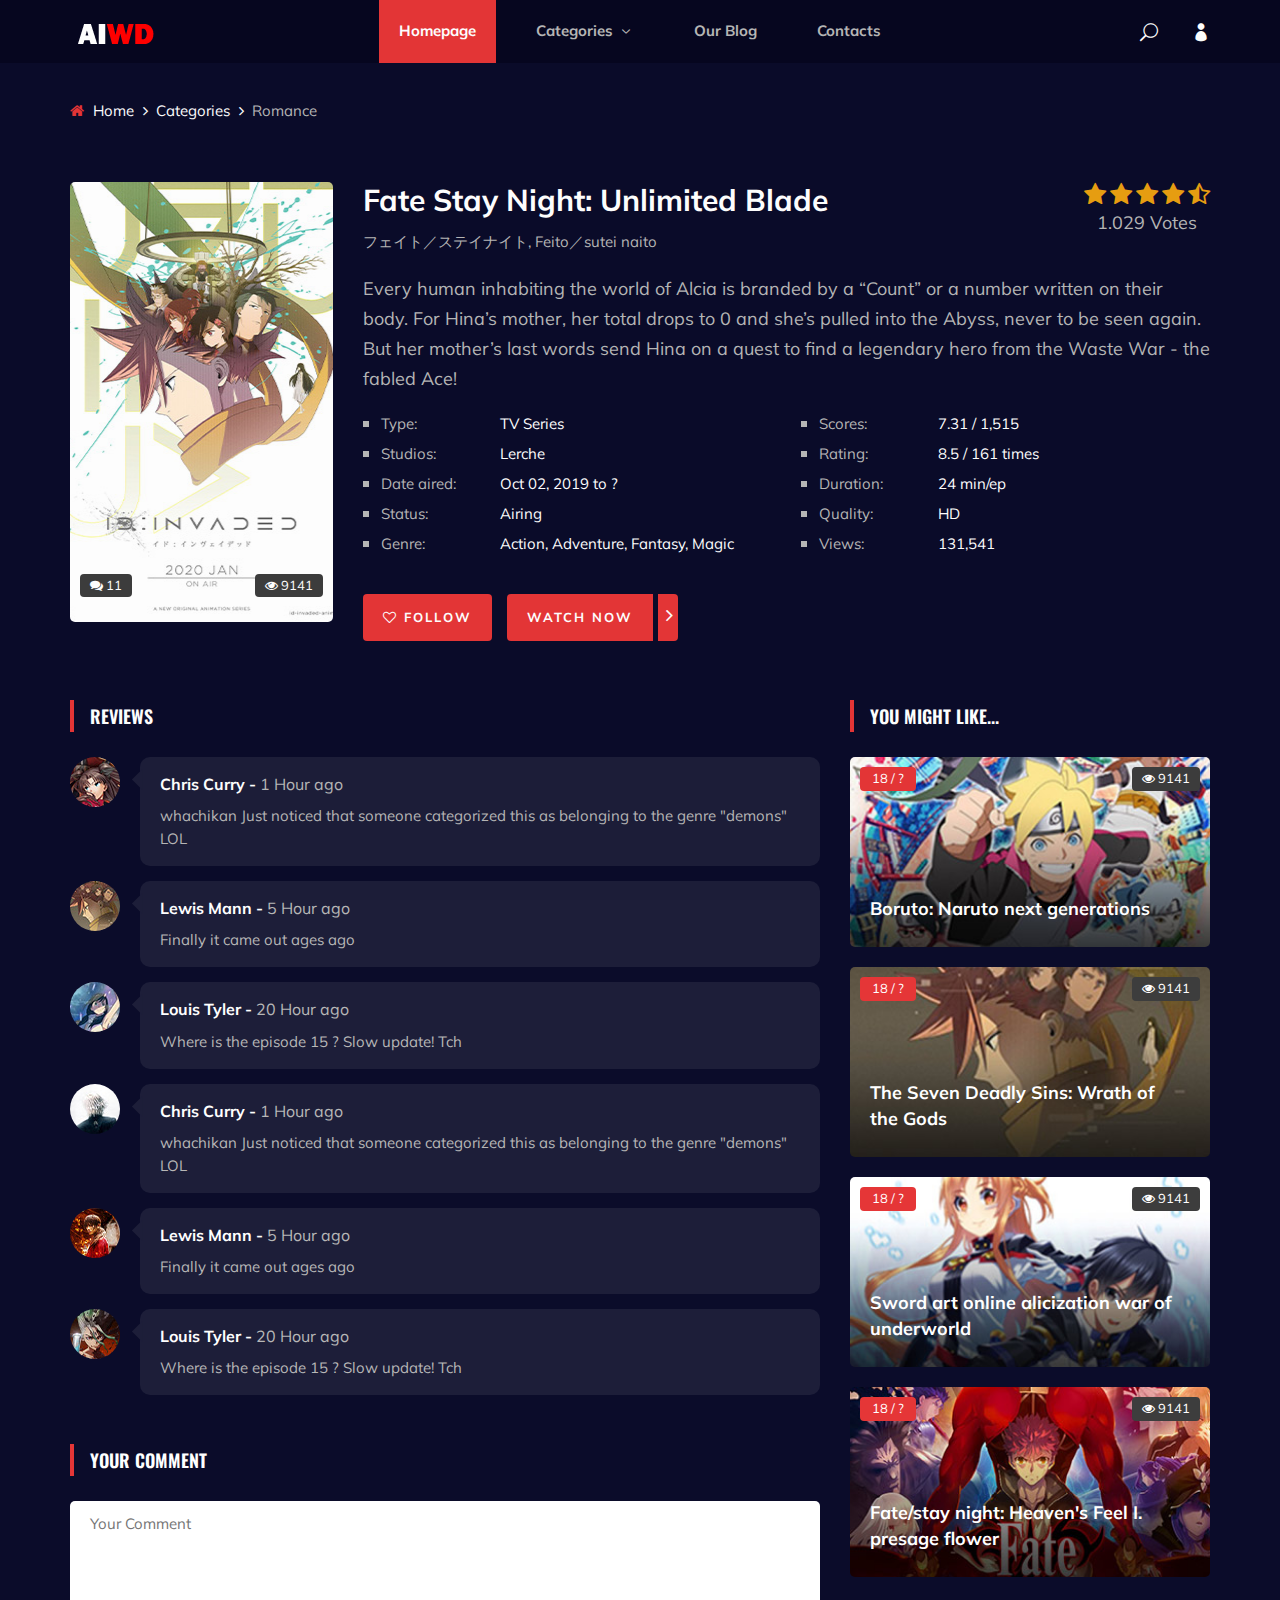
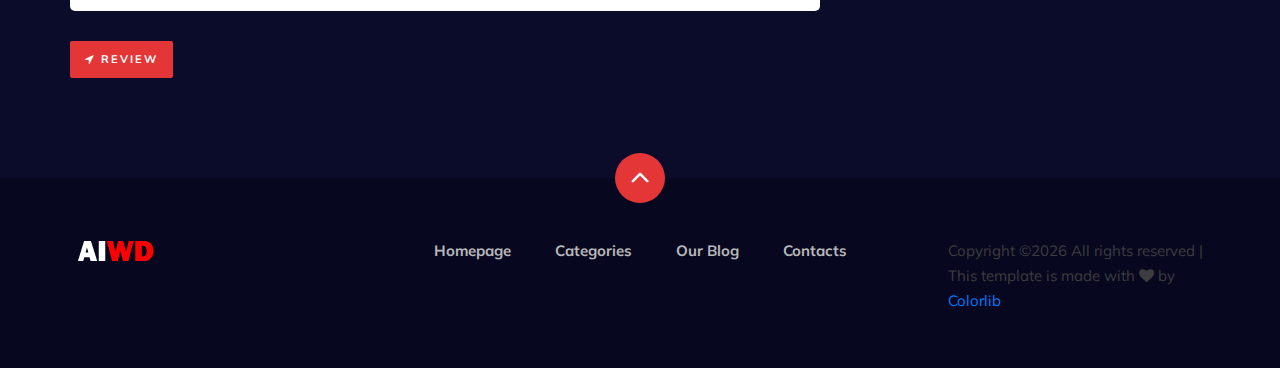
==== src/main/webapp/resources/anime-details.html @ 6661aed7 "Initial commit" ====
<!DOCTYPE html>
<html lang="zxx">

<head>
    <meta charset="UTF-8">
    <meta name="description" content="Anime Template">
    <meta name="keywords" content="Anime, unica, creative, html">
    <meta name="viewport" content="width=device-width, initial-scale=1.0">
    <meta http-equiv="X-UA-Compatible" content="ie=edge">
    <title>Anime | Template</title>

    <!-- Google Font -->
    <link href="https://fonts.googleapis.com/css2?family=Oswald:wght@300;400;500;600;700&display=swap" rel="stylesheet">
    <link href="https://fonts.googleapis.com/css2?family=Mulish:wght@300;400;500;600;700;800;900&display=swap"
    rel="stylesheet">

    <!-- Css Styles -->
    <link rel="stylesheet" href="css/bootstrap.min.css" type="text/css">
    <link rel="stylesheet" href="css/font-awesome.min.css" type="text/css">
    <link rel="stylesheet" href="css/elegant-icons.css" type="text/css">
    <link rel="stylesheet" href="css/plyr.css" type="text/css">
    <link rel="stylesheet" href="css/nice-select.css" type="text/css">
    <link rel="stylesheet" href="css/owl.carousel.min.css" type="text/css">
    <link rel="stylesheet" href="css/slicknav.min.css" type="text/css">
    <link rel="stylesheet" href="css/style.css" type="text/css">
</head>

<body>
    <!-- Page Preloder -->
    <div id="preloder">
        <div class="loader"></div>
    </div>

    <!-- Header Section Begin -->
    <header class="header">
        <div class="container">
            <div class="row">
                <div class="col-lg-2">
                    <div class="header__logo">
                        <a href="./index.html">
                            <img src="img/logo.png" alt="">
                        </a>
                    </div>
                </div>
                <div class="col-lg-8">
                    <div class="header__nav">
                        <nav class="header__menu mobile-menu">
                            <ul>
                                <li class="active"><a href="./index.html">Homepage</a></li>
                                <li><a href="./categories.html">Categories <span class="arrow_carrot-down"></span></a>
                                    <ul class="dropdown">
                                        <li><a href="./categories.html">Categories</a></li>
                                        <li><a href="./anime-details.html">Anime Details</a></li>
                                        <li><a href="./anime-watching.html">Anime Watching</a></li>
                                        <li><a href="./blog-details.html">Blog Details</a></li>
                                        <li><a href="./signup.html">Sign Up</a></li>
                                        <li><a href="./login.html">Login</a></li>
                                    </ul>
                                </li>
                                <li><a href="./blog.html">Our Blog</a></li>
                                <li><a href="#">Contacts</a></li>
                            </ul>
                        </nav>
                    </div>
                </div>
                <div class="col-lg-2">
                    <div class="header__right">
                        <a href="#" class="search-switch"><span class="icon_search"></span></a>
                        <a href="./login.html"><span class="icon_profile"></span></a>
                    </div>
                </div>
            </div>
            <div id="mobile-menu-wrap"></div>
        </div>
    </header>
    <!-- Header End -->

    <!-- Breadcrumb Begin -->
    <div class="breadcrumb-option">
        <div class="container">
            <div class="row">
                <div class="col-lg-12">
                    <div class="breadcrumb__links">
                        <a href="./index.html"><i class="fa fa-home"></i> Home</a>
                        <a href="./categories.html">Categories</a>
                        <span>Romance</span>
                    </div>
                </div>
            </div>
        </div>
    </div>
    <!-- Breadcrumb End -->

    <!-- Anime Section Begin -->
    <section class="anime-details spad">
        <div class="container">
            <div class="anime__details__content">
                <div class="row">
                    <div class="col-lg-3">
                        <div class="anime__details__pic set-bg" data-setbg="img/anime/details-pic.jpg">
                            <div class="comment"><i class="fa fa-comments"></i> 11</div>
                            <div class="view"><i class="fa fa-eye"></i> 9141</div>
                        </div>
                    </div>
                    <div class="col-lg-9">
                        <div class="anime__details__text">
                            <div class="anime__details__title">
                                <h3>Fate Stay Night: Unlimited Blade</h3>
                                <span>フェイト／ステイナイト, Feito／sutei naito</span>
                            </div>
                            <div class="anime__details__rating">
                                <div class="rating">
                                    <a href="#"><i class="fa fa-star"></i></a>
                                    <a href="#"><i class="fa fa-star"></i></a>
                                    <a href="#"><i class="fa fa-star"></i></a>
                                    <a href="#"><i class="fa fa-star"></i></a>
                                    <a href="#"><i class="fa fa-star-half-o"></i></a>
                                </div>
                                <span>1.029 Votes</span>
                            </div>
                            <p>Every human inhabiting the world of Alcia is branded by a “Count” or a number written on
                                their body. For Hina’s mother, her total drops to 0 and she’s pulled into the Abyss,
                                never to be seen again. But her mother’s last words send Hina on a quest to find a
                            legendary hero from the Waste War - the fabled Ace!</p>
                            <div class="anime__details__widget">
                                <div class="row">
                                    <div class="col-lg-6 col-md-6">
                                        <ul>
                                            <li><span>Type:</span> TV Series</li>
                                            <li><span>Studios:</span> Lerche</li>
                                            <li><span>Date aired:</span> Oct 02, 2019 to ?</li>
                                            <li><span>Status:</span> Airing</li>
                                            <li><span>Genre:</span> Action, Adventure, Fantasy, Magic</li>
                                        </ul>
                                    </div>
                                    <div class="col-lg-6 col-md-6">
                                        <ul>
                                            <li><span>Scores:</span> 7.31 / 1,515</li>
                                            <li><span>Rating:</span> 8.5 / 161 times</li>
                                            <li><span>Duration:</span> 24 min/ep</li>
                                            <li><span>Quality:</span> HD</li>
                                            <li><span>Views:</span> 131,541</li>
                                        </ul>
                                    </div>
                                </div>
                            </div>
                            <div class="anime__details__btn">
                                <a href="#" class="follow-btn"><i class="fa fa-heart-o"></i> Follow</a>
                                <a href="#" class="watch-btn"><span>Watch Now</span> <i
                                    class="fa fa-angle-right"></i></a>
                                </div>
                            </div>
                        </div>
                    </div>
                </div>
                <div class="row">
                    <div class="col-lg-8 col-md-8">
                        <div class="anime__details__review">
                            <div class="section-title">
                                <h5>Reviews</h5>
                            </div>
                            <div class="anime__review__item">
                                <div class="anime__review__item__pic">
                                    <img src="img/anime/review-1.jpg" alt="">
                                </div>
                                <div class="anime__review__item__text">
                                    <h6>Chris Curry - <span>1 Hour ago</span></h6>
                                    <p>whachikan Just noticed that someone categorized this as belonging to the genre
                                    "demons" LOL</p>
                                </div>
                            </div>
                            <div class="anime__review__item">
                                <div class="anime__review__item__pic">
                                    <img src="img/anime/review-2.jpg" alt="">
                                </div>
                                <div class="anime__review__item__text">
                                    <h6>Lewis Mann - <span>5 Hour ago</span></h6>
                                    <p>Finally it came out ages ago</p>
                                </div>
                            </div>
                            <div class="anime__review__item">
                                <div class="anime__review__item__pic">
                                    <img src="img/anime/review-3.jpg" alt="">
                                </div>
                                <div class="anime__review__item__text">
                                    <h6>Louis Tyler - <span>20 Hour ago</span></h6>
                                    <p>Where is the episode 15 ? Slow update! Tch</p>
                                </div>
                            </div>
                            <div class="anime__review__item">
                                <div class="anime__review__item__pic">
                                    <img src="img/anime/review-4.jpg" alt="">
                                </div>
                                <div class="anime__review__item__text">
                                    <h6>Chris Curry - <span>1 Hour ago</span></h6>
                                    <p>whachikan Just noticed that someone categorized this as belonging to the genre
                                    "demons" LOL</p>
                                </div>
                            </div>
                            <div class="anime__review__item">
                                <div class="anime__review__item__pic">
                                    <img src="img/anime/review-5.jpg" alt="">
                                </div>
                                <div class="anime__review__item__text">
                                    <h6>Lewis Mann - <span>5 Hour ago</span></h6>
                                    <p>Finally it came out ages ago</p>
                                </div>
                            </div>
                            <div class="anime__review__item">
                                <div class="anime__review__item__pic">
                                    <img src="img/anime/review-6.jpg" alt="">
                                </div>
                                <div class="anime__review__item__text">
                                    <h6>Louis Tyler - <span>20 Hour ago</span></h6>
                                    <p>Where is the episode 15 ? Slow update! Tch</p>
                                </div>
                            </div>
                        </div>
                        <div class="anime__details__form">
                            <div class="section-title">
                                <h5>Your Comment</h5>
                            </div>
                            <form action="#">
                                <textarea placeholder="Your Comment"></textarea>
                                <button type="submit"><i class="fa fa-location-arrow"></i> Review</button>
                            </form>
                        </div>
                    </div>
                    <div class="col-lg-4 col-md-4">
                        <div class="anime__details__sidebar">
                            <div class="section-title">
                                <h5>you might like...</h5>
                            </div>
                            <div class="product__sidebar__view__item set-bg" data-setbg="img/sidebar/tv-1.jpg">
                                <div class="ep">18 / ?</div>
                                <div class="view"><i class="fa fa-eye"></i> 9141</div>
                                <h5><a href="#">Boruto: Naruto next generations</a></h5>
                            </div>
                            <div class="product__sidebar__view__item set-bg" data-setbg="img/sidebar/tv-2.jpg">
                                <div class="ep">18 / ?</div>
                                <div class="view"><i class="fa fa-eye"></i> 9141</div>
                                <h5><a href="#">The Seven Deadly Sins: Wrath of the Gods</a></h5>
                            </div>
                            <div class="product__sidebar__view__item set-bg" data-setbg="img/sidebar/tv-3.jpg">
                                <div class="ep">18 / ?</div>
                                <div class="view"><i class="fa fa-eye"></i> 9141</div>
                                <h5><a href="#">Sword art online alicization war of underworld</a></h5>
                            </div>
                            <div class="product__sidebar__view__item set-bg" data-setbg="img/sidebar/tv-4.jpg">
                                <div class="ep">18 / ?</div>
                                <div class="view"><i class="fa fa-eye"></i> 9141</div>
                                <h5><a href="#">Fate/stay night: Heaven's Feel I. presage flower</a></h5>
                            </div>
                        </div>
                    </div>
                </div>
            </div>
        </section>
        <!-- Anime Section End -->

        <!-- Footer Section Begin -->
        <footer class="footer">
            <div class="page-up">
                <a href="#" id="scrollToTopButton"><span class="arrow_carrot-up"></span></a>
            </div>
            <div class="container">
                <div class="row">
                    <div class="col-lg-3">
                        <div class="footer__logo">
                            <a href="./index.html"><img src="img/logo.png" alt=""></a>
                        </div>
                    </div>
                    <div class="col-lg-6">
                        <div class="footer__nav">
                            <ul>
                                <li class="active"><a href="./index.html">Homepage</a></li>
                                <li><a href="./categories.html">Categories</a></li>
                                <li><a href="./blog.html">Our Blog</a></li>
                                <li><a href="#">Contacts</a></li>
                            </ul>
                        </div>
                    </div>
                    <div class="col-lg-3">
                        <p><!-- Link back to Colorlib can't be removed. Template is licensed under CC BY 3.0. -->
                          Copyright &copy;<script>document.write(new Date().getFullYear());</script> All rights reserved | This template is made with <i class="fa fa-heart" aria-hidden="true"></i> by <a href="https://colorlib.com" target="_blank">Colorlib</a>
                          <!-- Link back to Colorlib can't be removed. Template is licensed under CC BY 3.0. --></p>

                      </div>
                  </div>
              </div>
          </footer>
          <!-- Footer Section End -->

          <!-- Search model Begin -->
          <div class="search-model">
            <div class="h-100 d-flex align-items-center justify-content-center">
                <div class="search-close-switch"><i class="icon_close"></i></div>
                <form class="search-model-form">
                    <input type="text" id="search-input" placeholder="Search here.....">
                </form>
            </div>
        </div>
        <!-- Search model end -->

        <!-- Js Plugins -->
        <script src="js/jquery-3.3.1.min.js"></script>
        <script src="js/bootstrap.min.js"></script>
        <script src="js/player.js"></script>
        <script src="js/jquery.nice-select.min.js"></script>
        <script src="js/mixitup.min.js"></script>
        <script src="js/jquery.slicknav.js"></script>
        <script src="js/owl.carousel.min.js"></script>
        <script src="js/main.js"></script>

    </body>

    </html>
---- src/main/webapp/resources/css/elegant-icons.css ----
@font-face {
	font-family: 'ElegantIcons';
	src:url('../fonts/ElegantIcons.eot');
	src:url('../fonts/ElegantIcons.eot?#iefix') format('embedded-opentype'),
		url('../fonts/ElegantIcons.woff') format('woff'),
		url('../fonts/ElegantIcons.ttf') format('truetype'),
		url('../fonts/ElegantIcons.svg#ElegantIcons') format('svg');
	font-weight: normal;
	font-style: normal;
}

/* Use the following CSS code if you want to use data attributes for inserting your icons */
[data-icon]:before {
	font-family: 'ElegantIcons';
	content: attr(data-icon);
	speak: none;
	font-weight: normal;
	font-variant: normal;
	text-transform: none;
	line-height: 1;
	-webkit-font-smoothing: antialiased;
	-moz-osx-font-smoothing: grayscale;
}

/* Use the following CSS code if you want to have a class per icon */
/*
Instead of a list of all class selectors,
you can use the generic selector below, but it's slower:
[class*="your-class-prefix"] {
*/
.arrow_up, .arrow_down, .arrow_left, .arrow_right, .arrow_left-up, .arrow_right-up, .arrow_right-down, .arrow_left-down, .arrow-up-down, .arrow_up-down_alt, .arrow_left-right_alt, .arrow_left-right, .arrow_expand_alt2, .arrow_expand_alt, .arrow_condense, .arrow_expand, .arrow_move, .arrow_carrot-up, .arrow_carrot-down, .arrow_carrot-left, .arrow_carrot-right, .arrow_carrot-2up, .arrow_carrot-2down, .arrow_carrot-2left, .arrow_carrot-2right, .arrow_carrot-up_alt2, .arrow_carrot-down_alt2, .arrow_carrot-left_alt2, .arrow_carrot-right_alt2, .arrow_carrot-2up_alt2, .arrow_carrot-2down_alt2, .arrow_carrot-2left_alt2, .arrow_carrot-2right_alt2, .arrow_triangle-up, .arrow_triangle-down, .arrow_triangle-left, .arrow_triangle-right, .arrow_triangle-up_alt2, .arrow_triangle-down_alt2, .arrow_triangle-left_alt2, .arrow_triangle-right_alt2, .arrow_back, .icon_minus-06, .icon_plus, .icon_close, .icon_check, .icon_minus_alt2, .icon_plus_alt2, .icon_close_alt2, .icon_check_alt2, .icon_zoom-out_alt, .icon_zoom-in_alt, .icon_search, .icon_box-empty, .icon_box-selected, .icon_minus-box, .icon_plus-box, .icon_box-checked, .icon_circle-empty, .icon_circle-slelected, .icon_stop_alt2, .icon_stop, .icon_pause_alt2, .icon_pause, .icon_menu, .icon_menu-square_alt2, .icon_menu-circle_alt2, .icon_ul, .icon_ol, .icon_adjust-horiz, .icon_adjust-vert, .icon_document_alt, .icon_documents_alt, .icon_pencil, .icon_pencil-edit_alt, .icon_pencil-edit, .icon_folder-alt, .icon_folder-open_alt, .icon_folder-add_alt, .icon_info_alt, .icon_error-oct_alt, .icon_error-circle_alt, .icon_error-triangle_alt, .icon_question_alt2, .icon_question, .icon_comment_alt, .icon_chat_alt, .icon_vol-mute_alt, .icon_volume-low_alt, .icon_volume-high_alt, .icon_quotations, .icon_quotations_alt2, .icon_clock_alt, .icon_lock_alt, .icon_lock-open_alt, .icon_key_alt, .icon_cloud_alt, .icon_cloud-upload_alt, .icon_cloud-download_alt, .icon_image, .icon_images, .icon_lightbulb_alt, .icon_gift_alt, .icon_house_alt, .icon_genius, .icon_mobile, .icon_tablet, .icon_laptop, .icon_desktop, .icon_camera_alt, .icon_mail_alt, .icon_cone_alt, .icon_ribbon_alt, .icon_bag_alt, .icon_creditcard, .icon_cart_alt, .icon_paperclip, .icon_tag_alt, .icon_tags_alt, .icon_trash_alt, .icon_cursor_alt, .icon_mic_alt, .icon_compass_alt, .icon_pin_alt, .icon_pushpin_alt, .icon_map_alt, .icon_drawer_alt, .icon_toolbox_alt, .icon_book_alt, .icon_calendar, .icon_film, .icon_table, .icon_contacts_alt, .icon_headphones, .icon_lifesaver, .icon_piechart, .icon_refresh, .icon_link_alt, .icon_link, .icon_loading, .icon_blocked, .icon_archive_alt, .icon_heart_alt, .icon_star_alt, .icon_star-half_alt, .icon_star, .icon_star-half, .icon_tools, .icon_tool, .icon_cog, .icon_cogs, .arrow_up_alt, .arrow_down_alt, .arrow_left_alt, .arrow_right_alt, .arrow_left-up_alt, .arrow_right-up_alt, .arrow_right-down_alt, .arrow_left-down_alt, .arrow_condense_alt, .arrow_expand_alt3, .arrow_carrot_up_alt, .arrow_carrot-down_alt, .arrow_carrot-left_alt, .arrow_carrot-right_alt, .arrow_carrot-2up_alt, .arrow_carrot-2dwnn_alt, .arrow_carrot-2left_alt, .arrow_carrot-2right_alt, .arrow_triangle-up_alt, .arrow_triangle-down_alt, .arrow_triangle-left_alt, .arrow_triangle-right_alt, .icon_minus_alt, .icon_plus_alt, .icon_close_alt, .icon_check_alt, .icon_zoom-out, .icon_zoom-in, .icon_stop_alt, .icon_menu-square_alt, .icon_menu-circle_alt, .icon_document, .icon_documents, .icon_pencil_alt, .icon_folder, .icon_folder-open, .icon_folder-add, .icon_folder_upload, .icon_folder_download, .icon_info, .icon_error-circle, .icon_error-oct, .icon_error-triangle, .icon_question_alt, .icon_comment, .icon_chat, .icon_vol-mute, .icon_volume-low, .icon_volume-high, .icon_quotations_alt, .icon_clock, .icon_lock, .icon_lock-open, .icon_key, .icon_cloud, .icon_cloud-upload, .icon_cloud-download, .icon_lightbulb, .icon_gift, .icon_house, .icon_camera, .icon_mail, .icon_cone, .icon_ribbon, .icon_bag, .icon_cart, .icon_tag, .icon_tags, .icon_trash, .icon_cursor, .icon_mic, .icon_compass, .icon_pin, .icon_pushpin, .icon_map, .icon_drawer, .icon_toolbox, .icon_book, .icon_contacts, .icon_archive, .icon_heart, .icon_profile, .icon_group, .icon_grid-2x2, .icon_grid-3x3, .icon_music, .icon_pause_alt, .icon_phone, .icon_upload, .icon_download, .social_facebook, .social_twitter, .social_pinterest, .social_googleplus, .social_tumblr, .social_tumbleupon, .social_wordpress, .social_instagram, .social_dribbble, .social_vimeo, .social_linkedin, .social_rss, .social_deviantart, .social_share, .social_myspace, .social_skype, .social_youtube, .social_picassa, .social_googledrive, .social_flickr, .social_blogger, .social_spotify, .social_delicious, .social_facebook_circle, .social_twitter_circle, .social_pinterest_circle, .social_googleplus_circle, .social_tumblr_circle, .social_stumbleupon_circle, .social_wordpress_circle, .social_instagram_circle, .social_dribbble_circle, .social_vimeo_circle, .social_linkedin_circle, .social_rss_circle, .social_deviantart_circle, .social_share_circle, .social_myspace_circle, .social_skype_circle, .social_youtube_circle, .social_picassa_circle, .social_googledrive_alt2, .social_flickr_circle, .social_blogger_circle, .social_spotify_circle, .social_delicious_circle, .social_facebook_square, .social_twitter_square, .social_pinterest_square, .social_googleplus_square, .social_tumblr_square, .social_stumbleupon_square, .social_wordpress_square, .social_instagram_square, .social_dribbble_square, .social_vimeo_square, .social_linkedin_square, .social_rss_square, .social_deviantart_square, .social_share_square, .social_myspace_square, .social_skype_square, .social_youtube_square, .social_picassa_square, .social_googledrive_square, .social_flickr_square, .social_blogger_square, .social_spotify_square, .social_delicious_square, .icon_printer, .icon_calulator, .icon_building, .icon_floppy, .icon_drive, .icon_search-2, .icon_id, .icon_id-2, .icon_puzzle, .icon_like, .icon_dislike, .icon_mug, .icon_currency, .icon_wallet, .icon_pens, .icon_easel, .icon_flowchart, .icon_datareport, .icon_briefcase, .icon_shield, .icon_percent, .icon_globe, .icon_globe-2, .icon_target, .icon_hourglass, .icon_balance, .icon_rook, .icon_printer-alt, .icon_calculator_alt, .icon_building_alt, .icon_floppy_alt, .icon_drive_alt, .icon_search_alt, .icon_id_alt, .icon_id-2_alt, .icon_puzzle_alt, .icon_like_alt, .icon_dislike_alt, .icon_mug_alt, .icon_currency_alt, .icon_wallet_alt, .icon_pens_alt, .icon_easel_alt, .icon_flowchart_alt, .icon_datareport_alt, .icon_briefcase_alt, .icon_shield_alt, .icon_percent_alt, .icon_globe_alt, .icon_clipboard {
	font-family: 'ElegantIcons';
	speak: none;
	font-style: normal;
	font-weight: normal;
	font-variant: normal;
	text-transform: none;
	line-height: 1;
	-webkit-font-smoothing: antialiased;
}
.arrow_up:before {
	content: "\21";
}
.arrow_down:before {
	content: "\22";
}
.arrow_left:before {
	content: "\23";
}
.arrow_right:before {
	content: "\24";
}
.arrow_left-up:before {
	content: "\25";
}
.arrow_right-up:before {
	content: "\26";
}
.arrow_right-down:before {
	content: "\27";
}
.arrow_left-down:before {
	content: "\28";
}
.arrow-up-down:before {
	content: "\29";
}
.arrow_up-down_alt:before {
	content: "\2a";
}
.arrow_left-right_alt:before {
	content: "\2b";
}
.arrow_left-right:before {
	content: "\2c";
}
.arrow_expand_alt2:before {
	content: "\2d";
}
.arrow_expand_alt:before {
	content: "\2e";
}
.arrow_condense:before {
	content: "\2f";
}
.arrow_expand:before {
	content: "\30";
}
.arrow_move:before {
	content: "\31";
}
.arrow_carrot-up:before {
	content: "\32";
}
.arrow_carrot-down:before {
	content: "\33";
}
.arrow_carrot-left:before {
	content: "\34";
}
.arrow_carrot-right:before {
	content: "\35";
}
.arrow_carrot-2up:before {
	content: "\36";
}
.arrow_carrot-2down:before {
	content: "\37";
}
.arrow_carrot-2left:before {
	content: "\38";
}
.arrow_carrot-2right:before {
	content: "\39";
}
.arrow_carrot-up_alt2:before {
	content: "\3a";
}
.arrow_carrot-down_alt2:before {
	content: "\3b";
}
.arrow_carrot-left_alt2:before {
	content: "\3c";
}
.arrow_carrot-right_alt2:before {
	content: "\3d";
}
.arrow_carrot-2up_alt2:before {
	content: "\3e";
}
.arrow_carrot-2down_alt2:before {
	content: "\3f";
}
.arrow_carrot-2left_alt2:before {
	content: "\40";
}
.arrow_carrot-2right_alt2:before {
	content: "\41";
}
.arrow_triangle-up:before {
	content: "\42";
}
.arrow_triangle-down:before {
	content: "\43";
}
.arrow_triangle-left:before {
	content: "\44";
}
.arrow_triangle-right:before {
	content: "\45";
}
.arrow_triangle-up_alt2:before {
	content: "\46";
}
.arrow_triangle-down_alt2:before {
	content: "\47";
}
.arrow_triangle-left_alt2:before {
	content: "\48";
}
.arrow_triangle-right_alt2:before {
	content: "\49";
}
.arrow_back:before {
	content: "\4a";
}
.icon_minus-06:before {
	content: "\4b";
}
.icon_plus:before {
	content: "\4c";
}
.icon_close:before {
	content: "\4d";
}
.icon_check:before {
	content: "\4e";
}
.icon_minus_alt2:before {
	content: "\4f";
}
.icon_plus_alt2:before {
	content: "\50";
}
.icon_close_alt2:before {
	content: "\51";
}
.icon_check_alt2:before {
	content: "\52";
}
.icon_zoom-out_alt:before {
	content: "\53";
}
.icon_zoom-in_alt:before {
	content: "\54";
}
.icon_search:before {
	content: "\55";
}
.icon_box-empty:before {
	content: "\56";
}
.icon_box-selected:before {
	content: "\57";
}
.icon_minus-box:before {
	content: "\58";
}
.icon_plus-box:before {
	content: "\59";
}
.icon_box-checked:before {
	content: "\5a";
}
.icon_circle-empty:before {
	content: "\5b";
}
.icon_circle-slelected:before {
	content: "\5c";
}
.icon_stop_alt2:before {
	content: "\5d";
}
.icon_stop:before {
	content: "\5e";
}
.icon_pause_alt2:before {
	content: "\5f";
}
.icon_pause:before {
	content: "\60";
}
.icon_menu:before {
	content: "\61";
}
.icon_menu-square_alt2:before {
	content: "\62";
}
.icon_menu-circle_alt2:before {
	content: "\63";
}
.icon_ul:before {
	content: "\64";
}
.icon_ol:before {
	content: "\65";
}
.icon_adjust-horiz:before {
	content: "\66";
}
.icon_adjust-vert:before {
	content: "\67";
}
.icon_document_alt:before {
	content: "\68";
}
.icon_documents_alt:before {
	content: "\69";
}
.icon_pencil:before {
	content: "\6a";
}
.icon_pencil-edit_alt:before {
	content: "\6b";
}
.icon_pencil-edit:before {
	content: "\6c";
}
.icon_folder-alt:before {
	content: "\6d";
}
.icon_folder-open_alt:before {
	content: "\6e";
}
.icon_folder-add_alt:before {
	content: "\6f";
}
.icon_info_alt:before {
	content: "\70";
}
.icon_error-oct_alt:before {
	content: "\71";
}
.icon_error-circle_alt:before {
	content: "\72";
}
.icon_error-triangle_alt:before {
	content: "\73";
}
.icon_question_alt2:before {
	content: "\74";
}
.icon_question:before {
	content: "\75";
}
.icon_comment_alt:before {
	content: "\76";
}
.icon_chat_alt:before {
	content: "\77";
}
.icon_vol-mute_alt:before {
	content: "\78";
}
.icon_volume-low_alt:before {
	content: "\79";
}
.icon_volume-high_alt:before {
	content: "\7a";
}
.icon_quotations:before {
	content: "\7b";
}
.icon_quotations_alt2:before {
	content: "\7c";
}
.icon_clock_alt:before {
	content: "\7d";
}
.icon_lock_alt:before {
	content: "\7e";
}
.icon_lock-open_alt:before {
	content: "\e000";
}
.icon_key_alt:before {
	content: "\e001";
}
.icon_cloud_alt:before {
	content: "\e002";
}
.icon_cloud-upload_alt:before {
	content: "\e003";
}
.icon_cloud-download_alt:before {
	content: "\e004";
}
.icon_image:before {
	content: "\e005";
}
.icon_images:before {
	content: "\e006";
}
.icon_lightbulb_alt:before {
	content: "\e007";
}
.icon_gift_alt:before {
	content: "\e008";
}
.icon_house_alt:before {
	content: "\e009";
}
.icon_genius:before {
	content: "\e00a";
}
.icon_mobile:before {
	content: "\e00b";
}
.icon_tablet:before {
	content: "\e00c";
}
.icon_laptop:before {
	content: "\e00d";
}
.icon_desktop:before {
	content: "\e00e";
}
.icon_camera_alt:before {
	content: "\e00f";
}
.icon_mail_alt:before {
	content: "\e010";
}
.icon_cone_alt:before {
	content: "\e011";
}
.icon_ribbon_alt:before {
	content: "\e012";
}
.icon_bag_alt:before {
	content: "\e013";
}
.icon_creditcard:before {
	content: "\e014";
}
.icon_cart_alt:before {
	content: "\e015";
}
.icon_paperclip:before {
	content: "\e016";
}
.icon_tag_alt:before {
	content: "\e017";
}
.icon_tags_alt:before {
	content: "\e018";
}
.icon_trash_alt:before {
	content: "\e019";
}
.icon_cursor_alt:before {
	content: "\e01a";
}
.icon_mic_alt:before {
	content: "\e01b";
}
.icon_compass_alt:before {
	content: "\e01c";
}
.icon_pin_alt:before {
	content: "\e01d";
}
.icon_pushpin_alt:before {
	content: "\e01e";
}
.icon_map_alt:before {
	content: "\e01f";
}
.icon_drawer_alt:before {
	content: "\e020";
}
.icon_toolbox_alt:before {
	content: "\e021";
}
.icon_book_alt:before {
	content: "\e022";
}
.icon_calendar:before {
	content: "\e023";
}
.icon_film:before {
	content: "\e024";
}
.icon_table:before {
	content: "\e025";
}
.icon_contacts_alt:before {
	content: "\e026";
}
.icon_headphones:before {
	content: "\e027";
}
.icon_lifesaver:before {
	content: "\e028";
}
.icon_piechart:before {
	content: "\e029";
}
.icon_refresh:before {
	content: "\e02a";
}
.icon_link_alt:before {
	content: "\e02b";
}
.icon_link:before {
	content: "\e02c";
}
.icon_loading:before {
	content: "\e02d";
}
.icon_blocked:before {
	content: "\e02e";
}
.icon_archive_alt:before {
	content: "\e02f";
}
.icon_heart_alt:before {
	content: "\e030";
}
.icon_star_alt:before {
	content: "\e031";
}
.icon_star-half_alt:before {
	content: "\e032";
}
.icon_star:before {
	content: "\e033";
}
.icon_star-half:before {
	content: "\e034";
}
.icon_tools:before {
	content: "\e035";
}
.icon_tool:before {
	content: "\e036";
}
.icon_cog:before {
	content: "\e037";
}
.icon_cogs:before {
	content: "\e038";
}
.arrow_up_alt:before {
	content: "\e039";
}
.arrow_down_alt:before {
	content: "\e03a";
}
.arrow_left_alt:before {
	content: "\e03b";
}
.arrow_right_alt:before {
	content: "\e03c";
}
.arrow_left-up_alt:before {
	content: "\e03d";
}
.arrow_right-up_alt:before {
	content: "\e03e";
}
.arrow_right-down_alt:before {
	content: "\e03f";
}
.arrow_left-down_alt:before {
	content: "\e040";
}
.arrow_condense_alt:before {
	content: "\e041";
}
.arrow_expand_alt3:before {
	content: "\e042";
}
.arrow_carrot_up_alt:before {
	content: "\e043";
}
.arrow_carrot-down_alt:before {
	content: "\e044";
}
.arrow_carrot-left_alt:before {
	content: "\e045";
}
.arrow_carrot-right_alt:before {
	content: "\e046";
}
.arrow_carrot-2up_alt:before {
	content: "\e047";
}
.arrow_carrot-2dwnn_alt:before {
	content: "\e048";
}
.arrow_carrot-2left_alt:before {
	content: "\e049";
}
.arrow_carrot-2right_alt:before {
	content: "\e04a";
}
.arrow_triangle-up_alt:before {
	content: "\e04b";
}
.arrow_triangle-down_alt:before {
	content: "\e04c";
}
.arrow_triangle-left_alt:before {
	content: "\e04d";
}
.arrow_triangle-right_alt:before {
	content: "\e04e";
}
.icon_minus_alt:before {
	content: "\e04f";
}
.icon_plus_alt:before {
	content: "\e050";
}
.icon_close_alt:before {
	content: "\e051";
}
.icon_check_alt:before {
	content: "\e052";
}
.icon_zoom-out:before {
	content: "\e053";
}
.icon_zoom-in:before {
	content: "\e054";
}
.icon_stop_alt:before {
	content: "\e055";
}
.icon_menu-square_alt:before {
	content: "\e056";
}
.icon_menu-circle_alt:before {
	content: "\e057";
}
.icon_document:before {
	content: "\e058";
}
.icon_documents:before {
	content: "\e059";
}
.icon_pencil_alt:before {
	content: "\e05a";
}
.icon_folder:before {
	content: "\e05b";
}
.icon_folder-open:before {
	content: "\e05c";
}
.icon_folder-add:before {
	content: "\e05d";
}
.icon_folder_upload:before {
	content: "\e05e";
}
.icon_folder_download:before {
	content: "\e05f";
}
.icon_info:before {
	content: "\e060";
}
.icon_error-circle:before {
	content: "\e061";
}
.icon_error-oct:before {
	content: "\e062";
}
.icon_error-triangle:before {
	content: "\e063";
}
.icon_question_alt:before {
	content: "\e064";
}
.icon_comment:before {
	content: "\e065";
}
.icon_chat:before {
	content: "\e066";
}
.icon_vol-mute:before {
	content: "\e067";
}
.icon_volume-low:before {
	content: "\e068";
}
.icon_volume-high:before {
	content: "\e069";
}
.icon_quotations_alt:before {
	content: "\e06a";
}
.icon_clock:before {
	content: "\e06b";
}
.icon_lock:before {
	content: "\e06c";
}
.icon_lock-open:before {
	content: "\e06d";
}
.icon_key:before {
	content: "\e06e";
}
.icon_cloud:before {
	content: "\e06f";
}
.icon_cloud-upload:before {
	content: "\e070";
}
.icon_cloud-download:before {
	content: "\e071";
}
.icon_lightbulb:before {
	content: "\e072";
}
.icon_gift:before {
	content: "\e073";
}
.icon_house:before {
	content: "\e074";
}
.icon_camera:before {
	content: "\e075";
}
.icon_mail:before {
	content: "\e076";
}
.icon_cone:before {
	content: "\e077";
}
.icon_ribbon:before {
	content: "\e078";
}
.icon_bag:before {
	content: "\e079";
}
.icon_cart:before {
	content: "\e07a";
}
.icon_tag:before {
	content: "\e07b";
}
.icon_tags:before {
	content: "\e07c";
}
.icon_trash:before {
	content: "\e07d";
}
.icon_cursor:before {
	content: "\e07e";
}
.icon_mic:before {
	content: "\e07f";
}
.icon_compass:before {
	content: "\e080";
}
.icon_pin:before {
	content: "\e081";
}
.icon_pushpin:before {
	content: "\e082";
}
.icon_map:before {
	content: "\e083";
}
.icon_drawer:before {
	content: "\e084";
}
.icon_toolbox:before {
	content: "\e085";
}
.icon_book:before {
	content: "\e086";
}
.icon_contacts:before {
	content: "\e087";
}
.icon_archive:before {
	content: "\e088";
}
.icon_heart:before {
	content: "\e089";
}
.icon_profile:before {
	content: "\e08a";
}
.icon_group:before {
	content: "\e08b";
}
.icon_grid-2x2:before {
	content: "\e08c";
}
.icon_grid-3x3:before {
	content: "\e08d";
}
.icon_music:before {
	content: "\e08e";
}
.icon_pause_alt:before {
	content: "\e08f";
}
.icon_phone:before {
	content: "\e090";
}
.icon_upload:before {
	content: "\e091";
}
.icon_download:before {
	content: "\e092";
}
.social_facebook:before {
	content: "\e093";
}
.social_twitter:before {
	content: "\e094";
}
.social_pinterest:before {
	content: "\e095";
}
.social_googleplus:before {
	content: "\e096";
}
.social_tumblr:before {
	content: "\e097";
}
.social_tumbleupon:before {
	content: "\e098";
}
.social_wordpress:before {
	content: "\e099";
}
.social_instagram:before {
	content: "\e09a";
}
.social_dribbble:before {
	content: "\e09b";
}
.social_vimeo:before {
	content: "\e09c";
}
.social_linkedin:before {
	content: "\e09d";
}
.social_rss:before {
	content: "\e09e";
}
.social_deviantart:before {
	content: "\e09f";
}
.social_share:before {
	content: "\e0a0";
}
.social_myspace:before {
	content: "\e0a1";
}
.social_skype:before {
	content: "\e0a2";
}
.social_youtube:before {
	content: "\e0a3";
}
.social_picassa:before {
	content: "\e0a4";
}
.social_googledrive:before {
	content: "\e0a5";
}
.social_flickr:before {
	content: "\e0a6";
}
.social_blogger:before {
	content: "\e0a7";
}
.social_spotify:before {
	content: "\e0a8";
}
.social_delicious:before {
	content: "\e0a9";
}
.social_facebook_circle:before {
	content: "\e0aa";
}
.social_twitter_circle:before {
	content: "\e0ab";
}
.social_pinterest_circle:before {
	content: "\e0ac";
}
.social_googleplus_circle:before {
	content: "\e0ad";
}
.social_tumblr_circle:before {
	content: "\e0ae";
}
.social_stumbleupon_circle:before {
	content: "\e0af";
}
.social_wordpress_circle:before {
	content: "\e0b0";
}
.social_instagram_circle:before {
	content: "\e0b1";
}
.social_dribbble_circle:before {
	content: "\e0b2";
}
.social_vimeo_circle:before {
	content: "\e0b3";
}
.social_linkedin_circle:before {
	content: "\e0b4";
}
.social_rss_circle:before {
	content: "\e0b5";
}
.social_deviantart_circle:before {
	content: "\e0b6";
}
.social_share_circle:before {
	content: "\e0b7";
}
.social_myspace_circle:before {
	content: "\e0b8";
}
.social_skype_circle:before {
	content: "\e0b9";
}
.social_youtube_circle:before {
	content: "\e0ba";
}
.social_picassa_circle:before {
	content: "\e0bb";
}
.social_googledrive_alt2:before {
	content: "\e0bc";
}
.social_flickr_circle:before {
	content: "\e0bd";
}
.social_blogger_circle:before {
	content: "\e0be";
}
.social_spotify_circle:before {
	content: "\e0bf";
}
.social_delicious_circle:before {
	content: "\e0c0";
}
.social_facebook_square:before {
	content: "\e0c1";
}
.social_twitter_square:before {
	content: "\e0c2";
}
.social_pinterest_square:before {
	content: "\e0c3";
}
.social_googleplus_square:before {
	content: "\e0c4";
}
.social_tumblr_square:before {
	content: "\e0c5";
}
.social_stumbleupon_square:before {
	content: "\e0c6";
}
.social_wordpress_square:before {
	content: "\e0c7";
}
.social_instagram_square:before {
	content: "\e0c8";
}
.social_dribbble_square:before {
	content: "\e0c9";
}
.social_vimeo_square:before {
	content: "\e0ca";
}
.social_linkedin_square:before {
	content: "\e0cb";
}
.social_rss_square:before {
	content: "\e0cc";
}
.social_deviantart_square:before {
	content: "\e0cd";
}
.social_share_square:before {
	content: "\e0ce";
}
.social_myspace_square:before {
	content: "\e0cf";
}
.social_skype_square:before {
	content: "\e0d0";
}
.social_youtube_square:before {
	content: "\e0d1";
}
.social_picassa_square:before {
	content: "\e0d2";
}
.social_googledrive_square:before {
	content: "\e0d3";
}
.social_flickr_square:before {
	content: "\e0d4";
}
.social_blogger_square:before {
	content: "\e0d5";
}
.social_spotify_square:before {
	content: "\e0d6";
}
.social_delicious_square:before {
	content: "\e0d7";
}
.icon_printer:before {
	content: "\e103";
}
.icon_calulator:before {
	content: "\e0ee";
}
.icon_building:before {
	content: "\e0ef";
}
.icon_floppy:before {
	content: "\e0e8";
}
.icon_drive:before {
	content: "\e0ea";
}
.icon_search-2:before {
	content: "\e101";
}
.icon_id:before {
	content: "\e107";
}
.icon_id-2:before {
	content: "\e108";
}
.icon_puzzle:before {
	content: "\e102";
}
.icon_like:before {
	content: "\e106";
}
.icon_dislike:before {
	content: "\e0eb";
}
.icon_mug:before {
	content: "\e105";
}
.icon_currency:before {
	content: "\e0ed";
}
.icon_wallet:before {
	content: "\e100";
}
.icon_pens:before {
	content: "\e104";
}
.icon_easel:before {
	content: "\e0e9";
}
.icon_flowchart:before {
	content: "\e109";
}
.icon_datareport:before {
	content: "\e0ec";
}
.icon_briefcase:before {
	content: "\e0fe";
}
.icon_shield:before {
	content: "\e0f6";
}
.icon_percent:before {
	content: "\e0fb";
}
.icon_globe:before {
	content: "\e0e2";
}
.icon_globe-2:before {
	content: "\e0e3";
}
.icon_target:before {
	content: "\e0f5";
}
.icon_hourglass:before {
	content: "\e0e1";
}
.icon_balance:before {
	content: "\e0ff";
}
.icon_rook:before {
	content: "\e0f8";
}
.icon_printer-alt:before {
	content: "\e0fa";
}
.icon_calculator_alt:before {
	content: "\e0e7";
}
.icon_building_alt:before {
	content: "\e0fd";
}
.icon_floppy_alt:before {
	content: "\e0e4";
}
.icon_drive_alt:before {
	content: "\e0e5";
}
.icon_search_alt:before {
	content: "\e0f7";
}
.icon_id_alt:before {
	content: "\e0e0";
}
.icon_id-2_alt:before {
	content: "\e0fc";
}
.icon_puzzle_alt:before {
	content: "\e0f9";
}
.icon_like_alt:before {
	content: "\e0dd";
}
.icon_dislike_alt:before {
	content: "\e0f1";
}
.icon_mug_alt:before {
	content: "\e0dc";
}
.icon_currency_alt:before {
	content: "\e0f3";
}
.icon_wallet_alt:before {
	content: "\e0d8";
}
.icon_pens_alt:before {
	content: "\e0db";
}
.icon_easel_alt:before {
	content: "\e0f0";
}
.icon_flowchart_alt:before {
	content: "\e0df";
}
.icon_datareport_alt:before {
	content: "\e0f2";
}
.icon_briefcase_alt:before {
	content: "\e0f4";
}
.icon_shield_alt:before {
	content: "\e0d9";
}
.icon_percent_alt:before {
	content: "\e0da";
}
.icon_globe_alt:before {
	content: "\e0de";
}
.icon_clipboard:before {
	content: "\e0e6";
}


	.glyph {
		float: left;
		text-align: center;
		padding: .75em;
		margin: .4em 1.5em .75em 0;
		width: 6em;
text-shadow: none;
	}
        .glyph_big {
        font-size: 128px;
        color: #59c5dc;
        float: left;
        margin-right: 20px;
        }

        .glyph div { padding-bottom: 10px;}

	.glyph input {
		font-family: consolas, monospace;
		font-size: 12px;
		width: 100%;
		text-align: center;
		border: 0;
		box-shadow: 0 0 0 1px #ccc;
		padding: .2em;
                -moz-border-radius: 5px;
                -webkit-border-radius: 5px;
	}
	.centered {
		margin-left: auto;
		margin-right: auto;
	}
	.glyph .fs1 {
		font-size: 2em;
	}
---- src/main/webapp/resources/css/plyr.css ----
@keyframes plyr-progress{to{background-position:25px 0;background-position:var(--plyr-progress-loading-size,25px) 0}}@keyframes plyr-popup{0%{opacity:.5;transform:translateY(10px)}to{opacity:1;transform:translateY(0)}}@keyframes plyr-fade-in{from{opacity:0}to{opacity:1}}.plyr{-moz-osx-font-smoothing:grayscale;-webkit-font-smoothing:antialiased;align-items:center;direction:ltr;display:flex;flex-direction:column;font-family:inherit;font-family:var(--plyr-font-family,inherit);font-variant-numeric:tabular-nums;font-weight:400;font-weight:var(--plyr-font-weight-regular,400);height:100%;line-height:1.7;line-height:var(--plyr-line-height,1.7);max-width:100%;min-width:200px;position:relative;text-shadow:none;transition:box-shadow .3s ease;z-index:0}.plyr audio,.plyr iframe,.plyr video{display:block;height:100%;width:100%}.plyr button{font:inherit;line-height:inherit;width:auto}.plyr:focus{outline:0}.plyr--full-ui{box-sizing:border-box}.plyr--full-ui *,.plyr--full-ui ::after,.plyr--full-ui ::before{box-sizing:inherit}.plyr--full-ui a,.plyr--full-ui button,.plyr--full-ui input,.plyr--full-ui label{touch-action:manipulation}.plyr__badge{background:#4a5464;background:var(--plyr-badge-background,#4a5464);border-radius:2px;border-radius:var(--plyr-badge-border-radius,2px);color:#fff;color:var(--plyr-badge-text-color,#fff);font-size:9px;font-size:var(--plyr-font-size-badge,9px);line-height:1;padding:3px 4px}.plyr--full-ui ::-webkit-media-text-track-container{display:none}.plyr__captions{animation:plyr-fade-in .3s ease;bottom:0;display:none;font-size:13px;font-size:var(--plyr-font-size-small,13px);left:0;padding:10px;padding:var(--plyr-control-spacing,10px);position:absolute;text-align:center;transition:transform .4s ease-in-out;width:100%}.plyr__captions span:empty{display:none}@media (min-width:480px){.plyr__captions{font-size:15px;font-size:var(--plyr-font-size-base,15px);padding:calc(10px * 2);padding:calc(var(--plyr-control-spacing,10px) * 2)}}@media (min-width:768px){.plyr__captions{font-size:18px;font-size:var(--plyr-font-size-large,18px)}}.plyr--captions-active .plyr__captions{display:block}.plyr:not(.plyr--hide-controls) .plyr__controls:not(:empty)~.plyr__captions{transform:translateY(calc(10px * -4));transform:translateY(calc(var(--plyr-control-spacing,10px) * -4))}.plyr__caption{background:rgba(0,0,0,.8);background:var(--plyr-captions-background,rgba(0,0,0,.8));border-radius:2px;-webkit-box-decoration-break:clone;box-decoration-break:clone;color:#fff;color:var(--plyr-captions-text-color,#fff);line-height:185%;padding:.2em .5em;white-space:pre-wrap}.plyr__caption div{display:inline}.plyr__control{background:0 0;border:0;border-radius:3px;border-radius:var(--plyr-control-radius,3px);color:inherit;cursor:pointer;flex-shrink:0;overflow:visible;padding:calc(10px * .7);padding:calc(var(--plyr-control-spacing,10px) * .7);position:relative;transition:all .3s ease}.plyr__control svg{display:block;fill:currentColor;height:18px;height:var(--plyr-control-icon-size,18px);pointer-events:none;width:18px;width:var(--plyr-control-icon-size,18px)}.plyr__control:focus{outline:0}.plyr__control.plyr__tab-focus{outline-color:#00b3ff;outline-color:var(--plyr-tab-focus-color,var(--plyr-color-main,var(--plyr-color-main,#00b3ff)));outline-offset:2px;outline-style:dotted;outline-width:3px}a.plyr__control{text-decoration:none}a.plyr__control::after,a.plyr__control::before{display:none}.plyr__control.plyr__control--pressed .icon--not-pressed,.plyr__control.plyr__control--pressed .label--not-pressed,.plyr__control:not(.plyr__control--pressed) .icon--pressed,.plyr__control:not(.plyr__control--pressed) .label--pressed{display:none}.plyr--full-ui ::-webkit-media-controls{display:none}.plyr__controls{align-items:center;display:flex;justify-content:flex-end;text-align:center}.plyr__controls .plyr__progress__container{flex:1;min-width:0}.plyr__controls .plyr__controls__item{margin-left:calc(10px / 4);margin-left:calc(var(--plyr-control-spacing,10px)/ 4)}.plyr__controls .plyr__controls__item:first-child{margin-left:0;margin-right:auto}.plyr__controls .plyr__controls__item.plyr__progress__container{padding-left:calc(10px / 4);padding-left:calc(var(--plyr-control-spacing,10px)/ 4)}.plyr__controls .plyr__controls__item.plyr__time{padding:0 calc(10px / 2);padding:0 calc(var(--plyr-control-spacing,10px)/ 2)}.plyr__controls .plyr__controls__item.plyr__progress__container:first-child,.plyr__controls .plyr__controls__item.plyr__time+.plyr__time,.plyr__controls .plyr__controls__item.plyr__time:first-child{padding-left:0}.plyr__controls:empty{display:none}.plyr [data-plyr=airplay],.plyr [data-plyr=captions],.plyr [data-plyr=fullscreen],.plyr [data-plyr=pip]{display:none}.plyr--airplay-supported [data-plyr=airplay],.plyr--captions-enabled [data-plyr=captions],.plyr--fullscreen-enabled [data-plyr=fullscreen],.plyr--pip-supported [data-plyr=pip]{display:inline-block}.plyr__menu{display:flex;position:relative}.plyr__menu .plyr__control svg{transition:transform .3s ease}.plyr__menu .plyr__control[aria-expanded=true] svg{transform:rotate(90deg)}.plyr__menu .plyr__control[aria-expanded=true] .plyr__tooltip{display:none}.plyr__menu__container{animation:plyr-popup .2s ease;background:rgba(255,255,255,.9);background:var(--plyr-menu-background,rgba(255,255,255,.9));border-radius:4px;bottom:100%;box-shadow:0 1px 2px rgba(0,0,0,.15);box-shadow:var(--plyr-menu-shadow,0 1px 2px rgba(0,0,0,.15));color:#4a5464;color:var(--plyr-menu-color,#4a5464);font-size:15px;font-size:var(--plyr-font-size-base,15px);margin-bottom:10px;position:absolute;right:-3px;text-align:left;white-space:nowrap;z-index:3}.plyr__menu__container>div{overflow:hidden;transition:height .35s cubic-bezier(.4,0,.2,1),width .35s cubic-bezier(.4,0,.2,1)}.plyr__menu__container::after{border:4px solid transparent;border:var(--plyr-menu-arrow-size,4px) solid transparent;border-top-color:rgba(255,255,255,.9);border-top-color:var(--plyr-menu-background,rgba(255,255,255,.9));content:'';height:0;position:absolute;right:calc(((18px / 2) + calc(10px * .7)) - (4px / 2));right:calc(((var(--plyr-control-icon-size,18px)/ 2) + calc(var(--plyr-control-spacing,10px) * .7)) - (var(--plyr-menu-arrow-size,4px)/ 2));top:100%;width:0}.plyr__menu__container [role=menu]{padding:calc(10px * .7);padding:calc(var(--plyr-control-spacing,10px) * .7)}.plyr__menu__container [role=menuitem],.plyr__menu__container [role=menuitemradio]{margin-top:2px}.plyr__menu__container [role=menuitem]:first-child,.plyr__menu__container [role=menuitemradio]:first-child{margin-top:0}.plyr__menu__container .plyr__control{align-items:center;color:#4a5464;color:var(--plyr-menu-color,#4a5464);display:flex;font-size:13px;font-size:var(--plyr-font-size-menu,var(--plyr-font-size-small,13px));padding-bottom:calc(calc(10px * .7)/ 1.5);padding-bottom:calc(calc(var(--plyr-control-spacing,10px) * .7)/ 1.5);padding-left:calc(calc(10px * .7) * 1.5);padding-left:calc(calc(var(--plyr-control-spacing,10px) * .7) * 1.5);padding-right:calc(calc(10px * .7) * 1.5);padding-right:calc(calc(var(--plyr-control-spacing,10px) * .7) * 1.5);padding-top:calc(calc(10px * .7)/ 1.5);padding-top:calc(calc(var(--plyr-control-spacing,10px) * .7)/ 1.5);-webkit-user-select:none;-ms-user-select:none;user-select:none;width:100%}.plyr__menu__container .plyr__control>span{align-items:inherit;display:flex;width:100%}.plyr__menu__container .plyr__control::after{border:4px solid transparent;border:var(--plyr-menu-item-arrow-size,4px) solid transparent;content:'';position:absolute;top:50%;transform:translateY(-50%)}.plyr__menu__container .plyr__control--forward{padding-right:calc(calc(10px * .7) * 4);padding-right:calc(calc(var(--plyr-control-spacing,10px) * .7) * 4)}.plyr__menu__container .plyr__control--forward::after{border-left-color:#728197;border-left-color:var(--plyr-menu-arrow-color,#728197);right:calc((calc(10px * .7) * 1.5) - 4px);right:calc((calc(var(--plyr-control-spacing,10px) * .7) * 1.5) - var(--plyr-menu-item-arrow-size,4px))}.plyr__menu__container .plyr__control--forward.plyr__tab-focus::after,.plyr__menu__container .plyr__control--forward:hover::after{border-left-color:currentColor}.plyr__menu__container .plyr__control--back{font-weight:400;font-weight:var(--plyr-font-weight-regular,400);margin:calc(10px * .7);margin:calc(var(--plyr-control-spacing,10px) * .7);margin-bottom:calc(calc(10px * .7)/ 2);margin-bottom:calc(calc(var(--plyr-control-spacing,10px) * .7)/ 2);padding-left:calc(calc(10px * .7) * 4);padding-left:calc(calc(var(--plyr-control-spacing,10px) * .7) * 4);position:relative;width:calc(100% - (calc(10px * .7) * 2));width:calc(100% - (calc(var(--plyr-control-spacing,10px) * .7) * 2))}.plyr__menu__container .plyr__control--back::after{border-right-color:#728197;border-right-color:var(--plyr-menu-arrow-color,#728197);left:calc((calc(10px * .7) * 1.5) - 4px);left:calc((calc(var(--plyr-control-spacing,10px) * .7) * 1.5) - var(--plyr-menu-item-arrow-size,4px))}.plyr__menu__container .plyr__control--back::before{background:#dcdfe5;background:var(--plyr-menu-back-border-color,#dcdfe5);box-shadow:0 1px 0 #fff;box-shadow:0 1px 0 var(--plyr-menu-back-border-shadow-color,#fff);content:'';height:1px;left:0;margin-top:calc(calc(10px * .7)/ 2);margin-top:calc(calc(var(--plyr-control-spacing,10px) * .7)/ 2);overflow:hidden;position:absolute;right:0;top:100%}.plyr__menu__container .plyr__control--back.plyr__tab-focus::after,.plyr__menu__container .plyr__control--back:hover::after{border-right-color:currentColor}.plyr__menu__container .plyr__control[role=menuitemradio]{padding-left:calc(10px * .7);padding-left:calc(var(--plyr-control-spacing,10px) * .7)}.plyr__menu__container .plyr__control[role=menuitemradio]::after,.plyr__menu__container .plyr__control[role=menuitemradio]::before{border-radius:100%}.plyr__menu__container .plyr__control[role=menuitemradio]::before{background:rgba(0,0,0,.1);content:'';display:block;flex-shrink:0;height:16px;margin-right:10px;margin-right:var(--plyr-control-spacing,10px);transition:all .3s ease;width:16px}.plyr__menu__container .plyr__control[role=menuitemradio]::after{background:#fff;border:0;height:6px;left:12px;opacity:0;top:50%;transform:translateY(-50%) scale(0);transition:transform .3s ease,opacity .3s ease;width:6px}.plyr__menu__container .plyr__control[role=menuitemradio][aria-checked=true]::before{background:#00b3ff;background:var(--plyr-control-toggle-checked-background,var(--plyr-color-main,var(--plyr-color-main,#00b3ff)))}.plyr__menu__container .plyr__control[role=menuitemradio][aria-checked=true]::after{opacity:1;transform:translateY(-50%) scale(1)}.plyr__menu__container .plyr__control[role=menuitemradio].plyr__tab-focus::before,.plyr__menu__container .plyr__control[role=menuitemradio]:hover::before{background:rgba(35,40,47,.1)}.plyr__menu__container .plyr__menu__value{align-items:center;display:flex;margin-left:auto;margin-right:calc((calc(10px * .7) - 2) * -1);margin-right:calc((calc(var(--plyr-control-spacing,10px) * .7) - 2) * -1);overflow:hidden;padding-left:calc(calc(10px * .7) * 3.5);padding-left:calc(calc(var(--plyr-control-spacing,10px) * .7) * 3.5);pointer-events:none}.plyr--full-ui input[type=range]{-webkit-appearance:none;background:0 0;border:0;border-radius:calc(13px * 2);border-radius:calc(var(--plyr-range-thumb-height,13px) * 2);color:#00b3ff;color:var(--plyr-range-fill-background,var(--plyr-color-main,var(--plyr-color-main,#00b3ff)));display:block;height:calc((3px * 2) + 13px);height:calc((var(--plyr-range-thumb-active-shadow-width,3px) * 2) + var(--plyr-range-thumb-height,13px));margin:0;padding:0;transition:box-shadow .3s ease;width:100%}.plyr--full-ui input[type=range]::-webkit-slider-runnable-track{background:0 0;border:0;border-radius:calc(5px / 2);border-radius:calc(var(--plyr-range-track-height,5px)/ 2);height:5px;height:var(--plyr-range-track-height,5px);-webkit-transition:box-shadow .3s ease;transition:box-shadow .3s ease;-webkit-user-select:none;user-select:none;background-image:linear-gradient(to right,currentColor 0,transparent 0);background-image:linear-gradient(to right,currentColor var(--value,0),transparent var(--value,0))}.plyr--full-ui input[type=range]::-webkit-slider-thumb{background:#fff;background:var(--plyr-range-thumb-background,#fff);border:0;border-radius:100%;box-shadow:0 1px 1px rgba(35,40,47,.15),0 0 0 1px rgba(35,40,47,.2);box-shadow:var(--plyr-range-thumb-shadow,0 1px 1px rgba(35,40,47,.15),0 0 0 1px rgba(35,40,47,.2));height:13px;height:var(--plyr-range-thumb-height,13px);position:relative;-webkit-transition:all .2s ease;transition:all .2s ease;width:13px;width:var(--plyr-range-thumb-height,13px);-webkit-appearance:none;margin-top:calc(((13px - 5px)/ 2) * -1);margin-top:calc(((var(--plyr-range-thumb-height,13px) - var(--plyr-range-track-height,5px))/ 2) * -1)}.plyr--full-ui input[type=range]::-moz-range-track{background:0 0;border:0;border-radius:calc(5px / 2);border-radius:calc(var(--plyr-range-track-height,5px)/ 2);height:5px;height:var(--plyr-range-track-height,5px);-moz-transition:box-shadow .3s ease;transition:box-shadow .3s ease;user-select:none}.plyr--full-ui input[type=range]::-moz-range-thumb{background:#fff;background:var(--plyr-range-thumb-background,#fff);border:0;border-radius:100%;box-shadow:0 1px 1px rgba(35,40,47,.15),0 0 0 1px rgba(35,40,47,.2);box-shadow:var(--plyr-range-thumb-shadow,0 1px 1px rgba(35,40,47,.15),0 0 0 1px rgba(35,40,47,.2));height:13px;height:var(--plyr-range-thumb-height,13px);position:relative;-moz-transition:all .2s ease;transition:all .2s ease;width:13px;width:var(--plyr-range-thumb-height,13px)}.plyr--full-ui input[type=range]::-moz-range-progress{background:currentColor;border-radius:calc(5px / 2);border-radius:calc(var(--plyr-range-track-height,5px)/ 2);height:5px;height:var(--plyr-range-track-height,5px)}.plyr--full-ui input[type=range]::-ms-track{background:0 0;border:0;border-radius:calc(5px / 2);border-radius:calc(var(--plyr-range-track-height,5px)/ 2);height:5px;height:var(--plyr-range-track-height,5px);-ms-transition:box-shadow .3s ease;transition:box-shadow .3s ease;-ms-user-select:none;user-select:none;color:transparent}.plyr--full-ui input[type=range]::-ms-fill-upper{background:0 0;border:0;border-radius:calc(5px / 2);border-radius:calc(var(--plyr-range-track-height,5px)/ 2);height:5px;height:var(--plyr-range-track-height,5px);-ms-transition:box-shadow .3s ease;transition:box-shadow .3s ease;-ms-user-select:none;user-select:none}.plyr--full-ui input[type=range]::-ms-fill-lower{background:0 0;border:0;border-radius:calc(5px / 2);border-radius:calc(var(--plyr-range-track-height,5px)/ 2);height:5px;height:var(--plyr-range-track-height,5px);-ms-transition:box-shadow .3s ease;transition:box-shadow .3s ease;-ms-user-select:none;user-select:none;background:currentColor}.plyr--full-ui input[type=range]::-ms-thumb{background:#fff;background:var(--plyr-range-thumb-background,#fff);border:0;border-radius:100%;box-shadow:0 1px 1px rgba(35,40,47,.15),0 0 0 1px rgba(35,40,47,.2);box-shadow:var(--plyr-range-thumb-shadow,0 1px 1px rgba(35,40,47,.15),0 0 0 1px rgba(35,40,47,.2));height:13px;height:var(--plyr-range-thumb-height,13px);position:relative;-ms-transition:all .2s ease;transition:all .2s ease;width:13px;width:var(--plyr-range-thumb-height,13px);margin-top:0}.plyr--full-ui input[type=range]::-ms-tooltip{display:none}.plyr--full-ui input[type=range]:focus{outline:0}.plyr--full-ui input[type=range]::-moz-focus-outer{border:0}.plyr--full-ui input[type=range].plyr__tab-focus::-webkit-slider-runnable-track{outline-color:#00b3ff;outline-color:var(--plyr-tab-focus-color,var(--plyr-color-main,var(--plyr-color-main,#00b3ff)));outline-offset:2px;outline-style:dotted;outline-width:3px}.plyr--full-ui input[type=range].plyr__tab-focus::-moz-range-track{outline-color:#00b3ff;outline-color:var(--plyr-tab-focus-color,var(--plyr-color-main,var(--plyr-color-main,#00b3ff)));outline-offset:2px;outline-style:dotted;outline-width:3px}.plyr--full-ui input[type=range].plyr__tab-focus::-ms-track{outline-color:#00b3ff;outline-color:var(--plyr-tab-focus-color,var(--plyr-color-main,var(--plyr-color-main,#00b3ff)));outline-offset:2px;outline-style:dotted;outline-width:3px}.plyr__poster{background-color:#000;background-position:50% 50%;background-repeat:no-repeat;background-size:contain;height:100%;left:0;opacity:0;position:absolute;top:0;transition:opacity .2s ease;width:100%;z-index:1}.plyr--stopped.plyr__poster-enabled .plyr__poster{opacity:1}.plyr__time{font-size:13px;font-size:var(--plyr-font-size-time,var(--plyr-font-size-small,13px))}.plyr__time+.plyr__time::before{content:'\2044';margin-right:10px;margin-right:var(--plyr-control-spacing,10px)}@media (max-width:calc(768px - 1)){.plyr__time+.plyr__time{display:none}}.plyr__tooltip{background:rgba(255,255,255,.9);background:var(--plyr-tooltip-background,rgba(255,255,255,.9));border-radius:3px;border-radius:var(--plyr-tooltip-radius,3px);bottom:100%;box-shadow:0 1px 2px rgba(0,0,0,.15);box-shadow:var(--plyr-tooltip-shadow,0 1px 2px rgba(0,0,0,.15));color:#4a5464;color:var(--plyr-tooltip-color,#4a5464);font-size:13px;font-size:var(--plyr-font-size-small,13px);font-weight:400;font-weight:var(--plyr-font-weight-regular,400);left:50%;line-height:1.3;margin-bottom:calc(calc(10px / 2) * 2);margin-bottom:calc(calc(var(--plyr-control-spacing,10px)/ 2) * 2);opacity:0;padding:calc(10px / 2) calc(calc(10px / 2) * 1.5);padding:calc(var(--plyr-control-spacing,10px)/ 2) calc(calc(var(--plyr-control-spacing,10px)/ 2) * 1.5);pointer-events:none;position:absolute;transform:translate(-50%,10px) scale(.8);transform-origin:50% 100%;transition:transform .2s .1s ease,opacity .2s .1s ease;white-space:nowrap;z-index:2}.plyr__tooltip::before{border-left:4px solid transparent;border-left:var(--plyr-tooltip-arrow-size,4px) solid transparent;border-right:4px solid transparent;border-right:var(--plyr-tooltip-arrow-size,4px) solid transparent;border-top:4px solid rgba(255,255,255,.9);border-top:var(--plyr-tooltip-arrow-size,4px) solid var(--plyr-tooltip-background,rgba(255,255,255,.9));bottom:calc(4px * -1);bottom:calc(var(--plyr-tooltip-arrow-size,4px) * -1);content:'';height:0;left:50%;position:absolute;transform:translateX(-50%);width:0;z-index:2}.plyr .plyr__control.plyr__tab-focus .plyr__tooltip,.plyr .plyr__control:hover .plyr__tooltip,.plyr__tooltip--visible{opacity:1;transform:translate(-50%,0) scale(1)}.plyr .plyr__control:hover .plyr__tooltip{z-index:3}.plyr__controls>.plyr__control:first-child .plyr__tooltip,.plyr__controls>.plyr__control:first-child+.plyr__control .plyr__tooltip{left:0;transform:translate(0,10px) scale(.8);transform-origin:0 100%}.plyr__controls>.plyr__control:first-child .plyr__tooltip::before,.plyr__controls>.plyr__control:first-child+.plyr__control .plyr__tooltip::before{left:calc((18px / 2) + calc(10px * .7));left:calc((var(--plyr-control-icon-size,18px)/ 2) + calc(var(--plyr-control-spacing,10px) * .7))}.plyr__controls>.plyr__control:last-child .plyr__tooltip{left:auto;right:0;transform:translate(0,10px) scale(.8);transform-origin:100% 100%}.plyr__controls>.plyr__control:last-child .plyr__tooltip::before{left:auto;right:calc((18px / 2) + calc(10px * .7));right:calc((var(--plyr-control-icon-size,18px)/ 2) + calc(var(--plyr-control-spacing,10px) * .7));transform:translateX(50%)}.plyr__controls>.plyr__control:first-child .plyr__tooltip--visible,.plyr__controls>.plyr__control:first-child+.plyr__control .plyr__tooltip--visible,.plyr__controls>.plyr__control:first-child+.plyr__control.plyr__tab-focus .plyr__tooltip,.plyr__controls>.plyr__control:first-child+.plyr__control:hover .plyr__tooltip,.plyr__controls>.plyr__control:first-child.plyr__tab-focus .plyr__tooltip,.plyr__controls>.plyr__control:first-child:hover .plyr__tooltip,.plyr__controls>.plyr__control:last-child .plyr__tooltip--visible,.plyr__controls>.plyr__control:last-child.plyr__tab-focus .plyr__tooltip,.plyr__controls>.plyr__control:last-child:hover .plyr__tooltip{transform:translate(0,0) scale(1)}.plyr__progress{left:calc(13px * .5);left:calc(var(--plyr-range-thumb-height,13px) * .5);margin-right:13px;margin-right:var(--plyr-range-thumb-height,13px);position:relative}.plyr__progress input[type=range],.plyr__progress__buffer{margin-left:calc(13px * -.5);margin-left:calc(var(--plyr-range-thumb-height,13px) * -.5);margin-right:calc(13px * -.5);margin-right:calc(var(--plyr-range-thumb-height,13px) * -.5);width:calc(100% + 13px);width:calc(100% + var(--plyr-range-thumb-height,13px))}.plyr__progress input[type=range]{position:relative;z-index:2}.plyr__progress .plyr__tooltip{font-size:13px;font-size:var(--plyr-font-size-time,var(--plyr-font-size-small,13px));left:0}.plyr__progress__buffer{-webkit-appearance:none;background:0 0;border:0;border-radius:100px;height:5px;height:var(--plyr-range-track-height,5px);left:0;margin-top:calc((5px / 2) * -1);margin-top:calc((var(--plyr-range-track-height,5px)/ 2) * -1);padding:0;position:absolute;top:50%}.plyr__progress__buffer::-webkit-progress-bar{background:0 0}.plyr__progress__buffer::-webkit-progress-value{background:currentColor;border-radius:100px;min-width:5px;min-width:var(--plyr-range-track-height,5px);-webkit-transition:width .2s ease;transition:width .2s ease}.plyr__progress__buffer::-moz-progress-bar{background:currentColor;border-radius:100px;min-width:5px;min-width:var(--plyr-range-track-height,5px);-moz-transition:width .2s ease;transition:width .2s ease}.plyr__progress__buffer::-ms-fill{border-radius:100px;-ms-transition:width .2s ease;transition:width .2s ease}.plyr--loading .plyr__progress__buffer{animation:plyr-progress 1s linear infinite;background-image:linear-gradient(-45deg,rgba(35,40,47,.6) 25%,transparent 25%,transparent 50%,rgba(35,40,47,.6) 50%,rgba(35,40,47,.6) 75%,transparent 75%,transparent);background-image:linear-gradient(-45deg,var(--plyr-progress-loading-background,rgba(35,40,47,.6)) 25%,transparent 25%,transparent 50%,var(--plyr-progress-loading-background,rgba(35,40,47,.6)) 50%,var(--plyr-progress-loading-background,rgba(35,40,47,.6)) 75%,transparent 75%,transparent);background-repeat:repeat-x;background-size:25px 25px;background-size:var(--plyr-progress-loading-size,25px) var(--plyr-progress-loading-size,25px);color:transparent}.plyr--video.plyr--loading .plyr__progress__buffer{background-color:rgba(255,255,255,.25);background-color:var(--plyr-video-progress-buffered-background,rgba(255,255,255,.25))}.plyr--audio.plyr--loading .plyr__progress__buffer{background-color:rgba(193,200,209,.6);background-color:var(--plyr-audio-progress-buffered-background,rgba(193,200,209,.6))}.plyr__volume{align-items:center;display:flex;max-width:110px;min-width:80px;position:relative;width:20%}.plyr__volume input[type=range]{margin-left:calc(10px / 2);margin-left:calc(var(--plyr-control-spacing,10px)/ 2);margin-right:calc(10px / 2);margin-right:calc(var(--plyr-control-spacing,10px)/ 2);position:relative;z-index:2}.plyr--is-ios .plyr__volume{min-width:0;width:auto}.plyr--audio{display:block}.plyr--audio .plyr__controls{background:#fff;background:var(--plyr-audio-controls-background,#fff);border-radius:inherit;color:#4a5464;color:var(--plyr-audio-control-color,#4a5464);padding:10px;padding:var(--plyr-control-spacing,10px)}.plyr--audio .plyr__control.plyr__tab-focus,.plyr--audio .plyr__control:hover,.plyr--audio .plyr__control[aria-expanded=true]{background:#00b3ff;background:var(--plyr-audio-control-background-hover,var(--plyr-color-main,var(--plyr-color-main,#00b3ff)));color:#fff;color:var(--plyr-audio-control-color-hover,#fff)}.plyr--full-ui.plyr--audio input[type=range]::-webkit-slider-runnable-track{background-color:rgba(193,200,209,.6);background-color:var(--plyr-audio-range-track-background,var(--plyr-audio-progress-buffered-background,rgba(193,200,209,.6)))}.plyr--full-ui.plyr--audio input[type=range]::-moz-range-track{background-color:rgba(193,200,209,.6);background-color:var(--plyr-audio-range-track-background,var(--plyr-audio-progress-buffered-background,rgba(193,200,209,.6)))}.plyr--full-ui.plyr--audio input[type=range]::-ms-track{background-color:rgba(193,200,209,.6);background-color:var(--plyr-audio-range-track-background,var(--plyr-audio-progress-buffered-background,rgba(193,200,209,.6)))}.plyr--full-ui.plyr--audio input[type=range]:active::-webkit-slider-thumb{box-shadow:0 1px 1px rgba(35,40,47,.15),0 0 0 1px rgba(35,40,47,.2),0 0 0 3px rgba(35,40,47,.1);box-shadow:var(--plyr-range-thumb-shadow,0 1px 1px rgba(35,40,47,.15),0 0 0 1px rgba(35,40,47,.2)),0 0 0 var(--plyr-range-thumb-active-shadow-width,3px) var(--plyr-audio-range-thumb-active-shadow-color,rgba(35,40,47,.1))}.plyr--full-ui.plyr--audio input[type=range]:active::-moz-range-thumb{box-shadow:0 1px 1px rgba(35,40,47,.15),0 0 0 1px rgba(35,40,47,.2),0 0 0 3px rgba(35,40,47,.1);box-shadow:var(--plyr-range-thumb-shadow,0 1px 1px rgba(35,40,47,.15),0 0 0 1px rgba(35,40,47,.2)),0 0 0 var(--plyr-range-thumb-active-shadow-width,3px) var(--plyr-audio-range-thumb-active-shadow-color,rgba(35,40,47,.1))}.plyr--full-ui.plyr--audio input[type=range]:active::-ms-thumb{box-shadow:0 1px 1px rgba(35,40,47,.15),0 0 0 1px rgba(35,40,47,.2),0 0 0 3px rgba(35,40,47,.1);box-shadow:var(--plyr-range-thumb-shadow,0 1px 1px rgba(35,40,47,.15),0 0 0 1px rgba(35,40,47,.2)),0 0 0 var(--plyr-range-thumb-active-shadow-width,3px) var(--plyr-audio-range-thumb-active-shadow-color,rgba(35,40,47,.1))}.plyr--audio .plyr__progress__buffer{color:rgba(193,200,209,.6);color:var(--plyr-audio-progress-buffered-background,rgba(193,200,209,.6))}.plyr--video{background:#000;overflow:hidden}.plyr--video.plyr--menu-open{overflow:visible}.plyr__video-wrapper{background:#000;height:100%;margin:auto;overflow:hidden;position:relative;width:100%}.plyr__video-embed,.plyr__video-wrapper--fixed-ratio{height:0;padding-bottom:56.25%}.plyr__video-embed iframe,.plyr__video-wrapper--fixed-ratio video{border:0;left:0;position:absolute;top:0}.plyr--full-ui .plyr__video-embed>.plyr__video-embed__container{padding-bottom:240%;position:relative;transform:translateY(-38.28125%)}.plyr--video .plyr__controls{background:linear-gradient(rgba(0,0,0,0),rgba(0,0,0,.75));background:var(--plyr-video-controls-background,linear-gradient(rgba(0,0,0,0),rgba(0,0,0,.75)));border-bottom-left-radius:inherit;border-bottom-right-radius:inherit;bottom:0;color:#fff;color:var(--plyr-video-control-color,#fff);left:0;padding:calc(10px / 2);padding:calc(var(--plyr-control-spacing,10px)/ 2);padding-top:calc(10px * 2);padding-top:calc(var(--plyr-control-spacing,10px) * 2);position:absolute;right:0;transition:opacity .4s ease-in-out,transform .4s ease-in-out;z-index:3}@media (min-width:480px){.plyr--video .plyr__controls{padding:10px;padding:var(--plyr-control-spacing,10px);padding-top:calc(10px * 3.5);padding-top:calc(var(--plyr-control-spacing,10px) * 3.5)}}.plyr--video.plyr--hide-controls .plyr__controls{opacity:0;pointer-events:none;transform:translateY(100%)}.plyr--video .plyr__control.plyr__tab-focus,.plyr--video .plyr__control:hover,.plyr--video .plyr__control[aria-expanded=true]{background:#00b3ff;background:var(--plyr-video-control-background-hover,var(--plyr-color-main,var(--plyr-color-main,#00b3ff)));color:#fff;color:var(--plyr-video-control-color-hover,#fff)}.plyr__control--overlaid{background:#00b3ff;background:var(--plyr-video-control-background-hover,var(--plyr-color-main,var(--plyr-color-main,#00b3ff)));border:0;border-radius:100%;color:#fff;color:var(--plyr-video-control-color,#fff);display:none;left:50%;opacity:.9;padding:calc(10px * 1.5);padding:calc(var(--plyr-control-spacing,10px) * 1.5);position:absolute;top:50%;transform:translate(-50%,-50%);transition:.3s;z-index:2}.plyr__control--overlaid svg{left:2px;position:relative}.plyr__control--overlaid:focus,.plyr__control--overlaid:hover{opacity:1}.plyr--playing .plyr__control--overlaid{opacity:0;visibility:hidden}.plyr--full-ui.plyr--video .plyr__control--overlaid{display:block}.plyr--full-ui.plyr--video input[type=range]::-webkit-slider-runnable-track{background-color:rgba(255,255,255,.25);background-color:var(--plyr-video-range-track-background,var(--plyr-video-progress-buffered-background,rgba(255,255,255,.25)))}.plyr--full-ui.plyr--video input[type=range]::-moz-range-track{background-color:rgba(255,255,255,.25);background-color:var(--plyr-video-range-track-background,var(--plyr-video-progress-buffered-background,rgba(255,255,255,.25)))}.plyr--full-ui.plyr--video input[type=range]::-ms-track{background-color:rgba(255,255,255,.25);background-color:var(--plyr-video-range-track-background,var(--plyr-video-progress-buffered-background,rgba(255,255,255,.25)))}.plyr--full-ui.plyr--video input[type=range]:active::-webkit-slider-thumb{box-shadow:0 1px 1px rgba(35,40,47,.15),0 0 0 1px rgba(35,40,47,.2),0 0 0 3px rgba(255,255,255,.5);box-shadow:var(--plyr-range-thumb-shadow,0 1px 1px rgba(35,40,47,.15),0 0 0 1px rgba(35,40,47,.2)),0 0 0 var(--plyr-range-thumb-active-shadow-width,3px) var(--plyr-audio-range-thumb-active-shadow-color,rgba(255,255,255,.5))}.plyr--full-ui.plyr--video input[type=range]:active::-moz-range-thumb{box-shadow:0 1px 1px rgba(35,40,47,.15),0 0 0 1px rgba(35,40,47,.2),0 0 0 3px rgba(255,255,255,.5);box-shadow:var(--plyr-range-thumb-shadow,0 1px 1px rgba(35,40,47,.15),0 0 0 1px rgba(35,40,47,.2)),0 0 0 var(--plyr-range-thumb-active-shadow-width,3px) var(--plyr-audio-range-thumb-active-shadow-color,rgba(255,255,255,.5))}.plyr--full-ui.plyr--video input[type=range]:active::-ms-thumb{box-shadow:0 1px 1px rgba(35,40,47,.15),0 0 0 1px rgba(35,40,47,.2),0 0 0 3px rgba(255,255,255,.5);box-shadow:var(--plyr-range-thumb-shadow,0 1px 1px rgba(35,40,47,.15),0 0 0 1px rgba(35,40,47,.2)),0 0 0 var(--plyr-range-thumb-active-shadow-width,3px) var(--plyr-audio-range-thumb-active-shadow-color,rgba(255,255,255,.5))}.plyr--video .plyr__progress__buffer{color:rgba(255,255,255,.25);color:var(--plyr-video-progress-buffered-background,rgba(255,255,255,.25))}.plyr:-webkit-full-screen{background:#000;border-radius:0!important;height:100%;margin:0;width:100%}.plyr:-ms-fullscreen{background:#000;border-radius:0!important;height:100%;margin:0;width:100%}.plyr:fullscreen{background:#000;border-radius:0!important;height:100%;margin:0;width:100%}.plyr:-webkit-full-screen video{height:100%}.plyr:-ms-fullscreen video{height:100%}.plyr:fullscreen video{height:100%}.plyr:-webkit-full-screen .plyr__video-wrapper{height:100%;position:static}.plyr:-ms-fullscreen .plyr__video-wrapper{height:100%;position:static}.plyr:fullscreen .plyr__video-wrapper{height:100%;position:static}.plyr:-webkit-full-screen.plyr--vimeo .plyr__video-wrapper{height:0;position:relative}.plyr:-ms-fullscreen.plyr--vimeo .plyr__video-wrapper{height:0;position:relative}.plyr:fullscreen.plyr--vimeo .plyr__video-wrapper{height:0;position:relative}.plyr:-webkit-full-screen .plyr__control .icon--exit-fullscreen{display:block}.plyr:-ms-fullscreen .plyr__control .icon--exit-fullscreen{display:block}.plyr:fullscreen .plyr__control .icon--exit-fullscreen{display:block}.plyr:-webkit-full-screen .plyr__control .icon--exit-fullscreen+svg{display:none}.plyr:-ms-fullscreen .plyr__control .icon--exit-fullscreen+svg{display:none}.plyr:fullscreen .plyr__control .icon--exit-fullscreen+svg{display:none}.plyr:-webkit-full-screen.plyr--hide-controls{cursor:none}.plyr:-ms-fullscreen.plyr--hide-controls{cursor:none}.plyr:fullscreen.plyr--hide-controls{cursor:none}@media (min-width:1024px){.plyr:-webkit-full-screen .plyr__captions{font-size:21px;font-size:var(--plyr-font-size-xlarge,21px)}.plyr:-ms-fullscreen .plyr__captions{font-size:21px;font-size:var(--plyr-font-size-xlarge,21px)}.plyr:fullscreen .plyr__captions{font-size:21px;font-size:var(--plyr-font-size-xlarge,21px)}}.plyr:-webkit-full-screen{background:#000;border-radius:0!important;height:100%;margin:0;width:100%}.plyr:-webkit-full-screen video{height:100%}.plyr:-webkit-full-screen .plyr__video-wrapper{height:100%;position:static}.plyr:-webkit-full-screen.plyr--vimeo .plyr__video-wrapper{height:0;position:relative}.plyr:-webkit-full-screen .plyr__control .icon--exit-fullscreen{display:block}.plyr:-webkit-full-screen .plyr__control .icon--exit-fullscreen+svg{display:none}.plyr:-webkit-full-screen.plyr--hide-controls{cursor:none}@media (min-width:1024px){.plyr:-webkit-full-screen .plyr__captions{font-size:21px;font-size:var(--plyr-font-size-xlarge,21px)}}.plyr:-moz-full-screen{background:#000;border-radius:0!important;height:100%;margin:0;width:100%}.plyr:-moz-full-screen video{height:100%}.plyr:-moz-full-screen .plyr__video-wrapper{height:100%;position:static}.plyr:-moz-full-screen.plyr--vimeo .plyr__video-wrapper{height:0;position:relative}.plyr:-moz-full-screen .plyr__control .icon--exit-fullscreen{display:block}.plyr:-moz-full-screen .plyr__control .icon--exit-fullscreen+svg{display:none}.plyr:-moz-full-screen.plyr--hide-controls{cursor:none}@media (min-width:1024px){.plyr:-moz-full-screen .plyr__captions{font-size:21px;font-size:var(--plyr-font-size-xlarge,21px)}}.plyr:-ms-fullscreen{background:#000;border-radius:0!important;height:100%;margin:0;width:100%}.plyr:-ms-fullscreen video{height:100%}.plyr:-ms-fullscreen .plyr__video-wrapper{height:100%;position:static}.plyr:-ms-fullscreen.plyr--vimeo .plyr__video-wrapper{height:0;position:relative}.plyr:-ms-fullscreen .plyr__control .icon--exit-fullscreen{display:block}.plyr:-ms-fullscreen .plyr__control .icon--exit-fullscreen+svg{display:none}.plyr:-ms-fullscreen.plyr--hide-controls{cursor:none}@media (min-width:1024px){.plyr:-ms-fullscreen .plyr__captions{font-size:21px;font-size:var(--plyr-font-size-xlarge,21px)}}.plyr--fullscreen-fallback{background:#000;border-radius:0!important;height:100%;margin:0;width:100%;bottom:0;display:block;left:0;position:fixed;right:0;top:0;z-index:10000000}.plyr--fullscreen-fallback video{height:100%}.plyr--fullscreen-fallback .plyr__video-wrapper{height:100%;position:static}.plyr--fullscreen-fallback.plyr--vimeo .plyr__video-wrapper{height:0;position:relative}.plyr--fullscreen-fallback .plyr__control .icon--exit-fullscreen{display:block}.plyr--fullscreen-fallback .plyr__control .icon--exit-fullscreen+svg{display:none}.plyr--fullscreen-fallback.plyr--hide-controls{cursor:none}@media (min-width:1024px){.plyr--fullscreen-fallback .plyr__captions{font-size:21px;font-size:var(--plyr-font-size-xlarge,21px)}}.plyr__ads{border-radius:inherit;bottom:0;cursor:pointer;left:0;overflow:hidden;position:absolute;right:0;top:0;z-index:-1}.plyr__ads>div,.plyr__ads>div iframe{height:100%;position:absolute;width:100%}.plyr__ads::after{background:#23282f;border-radius:2px;bottom:10px;bottom:var(--plyr-control-spacing,10px);color:#fff;content:attr(data-badge-text);font-size:11px;padding:2px 6px;pointer-events:none;position:absolute;right:10px;right:var(--plyr-control-spacing,10px);z-index:3}.plyr__ads::after:empty{display:none}.plyr__cues{background:currentColor;display:block;height:5px;height:var(--plyr-range-track-height,5px);left:0;margin:-var(--plyr-range-track-height,5px)/2 0 0;opacity:.8;position:absolute;top:50%;width:3px;z-index:3}.plyr__preview-thumb{background-color:rgba(255,255,255,.9);background-color:var(--plyr-tooltip-background,rgba(255,255,255,.9));border-radius:3px;bottom:100%;box-shadow:0 1px 2px rgba(0,0,0,.15);box-shadow:var(--plyr-tooltip-shadow,0 1px 2px rgba(0,0,0,.15));margin-bottom:calc(calc(10px / 2) * 2);margin-bottom:calc(calc(var(--plyr-control-spacing,10px)/ 2) * 2);opacity:0;padding:3px;padding:var(--plyr-tooltip-radius,3px);pointer-events:none;position:absolute;transform:translate(0,10px) scale(.8);transform-origin:50% 100%;transition:transform .2s .1s ease,opacity .2s .1s ease;z-index:2}.plyr__preview-thumb--is-shown{opacity:1;transform:translate(0,0) scale(1)}.plyr__preview-thumb::before{border-left:4px solid transparent;border-left:var(--plyr-tooltip-arrow-size,4px) solid transparent;border-right:4px solid transparent;border-right:var(--plyr-tooltip-arrow-size,4px) solid transparent;border-top:4px solid rgba(255,255,255,.9);border-top:var(--plyr-tooltip-arrow-size,4px) solid var(--plyr-tooltip-background,rgba(255,255,255,.9));bottom:calc(4px * -1);bottom:calc(var(--plyr-tooltip-arrow-size,4px) * -1);content:'';height:0;left:50%;position:absolute;transform:translateX(-50%);width:0;z-index:2}.plyr__preview-thumb__image-container{background:#c1c8d1;border-radius:calc(3px - 1px);border-radius:calc(var(--plyr-tooltip-radius,3px) - 1px);overflow:hidden;position:relative;z-index:0}.plyr__preview-thumb__image-container img{height:100%;left:0;max-height:none;max-width:none;position:absolute;top:0;width:100%}.plyr__preview-thumb__time-container{bottom:6px;left:0;position:absolute;right:0;white-space:nowrap;z-index:3}.plyr__preview-thumb__time-container span{background-color:rgba(0,0,0,.55);border-radius:calc(3px - 1px);border-radius:calc(var(--plyr-tooltip-radius,3px) - 1px);color:#fff;font-size:13px;font-size:var(--plyr-font-size-time,var(--plyr-font-size-small,13px));padding:3px 6px}.plyr__preview-scrubbing{bottom:0;filter:blur(1px);height:100%;left:0;margin:auto;opacity:0;overflow:hidden;pointer-events:none;position:absolute;right:0;top:0;transition:opacity .3s ease;width:100%;z-index:1}.plyr__preview-scrubbing--is-shown{opacity:1}.plyr__preview-scrubbing img{height:100%;left:0;max-height:none;max-width:none;object-fit:contain;position:absolute;top:0;width:100%}.plyr--no-transition{transition:none!important}.plyr__sr-only{clip:rect(1px,1px,1px,1px);overflow:hidden;border:0!important;height:1px!important;padding:0!important;position:absolute!important;width:1px!important}.plyr [hidden]{display:none!important}
---- src/main/webapp/resources/css/nice-select.css ----
.nice-select {
  -webkit-tap-highlight-color: transparent;
  background-color: #fff;
  border-radius: 5px;
  border: solid 1px #e8e8e8;
  box-sizing: border-box;
  clear: both;
  cursor: pointer;
  display: block;
  float: left;
  font-family: inherit;
  font-size: 14px;
  font-weight: normal;
  height: 42px;
  line-height: 40px;
  outline: none;
  padding-left: 18px;
  padding-right: 30px;
  position: relative;
  text-align: left !important;
  -webkit-transition: all 0.2s ease-in-out;
  transition: all 0.2s ease-in-out;
  -webkit-user-select: none;
     -moz-user-select: none;
      -ms-user-select: none;
          user-select: none;
  white-space: nowrap;
  width: auto; }
  .nice-select:hover {
    border-color: #dbdbdb; }
  .nice-select:active, .nice-select.open, .nice-select:focus {
    border-color: #999; }
  .nice-select:after {
    border-bottom: 2px solid #999;
    border-right: 2px solid #999;
    content: '';
    display: block;
    height: 5px;
    margin-top: -4px;
    pointer-events: none;
    position: absolute;
    right: 12px;
    top: 50%;
    -webkit-transform-origin: 66% 66%;
        -ms-transform-origin: 66% 66%;
            transform-origin: 66% 66%;
    -webkit-transform: rotate(45deg);
        -ms-transform: rotate(45deg);
            transform: rotate(45deg);
    -webkit-transition: all 0.15s ease-in-out;
    transition: all 0.15s ease-in-out;
    width: 5px; }
  .nice-select.open:after {
    -webkit-transform: rotate(-135deg);
        -ms-transform: rotate(-135deg);
            transform: rotate(-135deg); }
  .nice-select.open .list {
    opacity: 1;
    pointer-events: auto;
    -webkit-transform: scale(1) translateY(0);
        -ms-transform: scale(1) translateY(0);
            transform: scale(1) translateY(0); }
  .nice-select.disabled {
    border-color: #ededed;
    color: #999;
    pointer-events: none; }
    .nice-select.disabled:after {
      border-color: #cccccc; }
  .nice-select.wide {
    width: 100%; }
    .nice-select.wide .list {
      left: 0 !important;
      right: 0 !important; }
  .nice-select.right {
    float: right; }
    .nice-select.right .list {
      left: auto;
      right: 0; }
  .nice-select.small {
    font-size: 12px;
    height: 36px;
    line-height: 34px; }
    .nice-select.small:after {
      height: 4px;
      width: 4px; }
    .nice-select.small .option {
      line-height: 34px;
      min-height: 34px; }
  .nice-select .list {
    background-color: #fff;
    border-radius: 5px;
    box-shadow: 0 0 0 1px rgba(68, 68, 68, 0.11);
    box-sizing: border-box;
    margin-top: 4px;
    opacity: 0;
    overflow: hidden;
    padding: 0;
    pointer-events: none;
    position: absolute;
    top: 100%;
    left: 0;
    -webkit-transform-origin: 50% 0;
        -ms-transform-origin: 50% 0;
            transform-origin: 50% 0;
    -webkit-transform: scale(0.75) translateY(-21px);
        -ms-transform: scale(0.75) translateY(-21px);
            transform: scale(0.75) translateY(-21px);
    -webkit-transition: all 0.2s cubic-bezier(0.5, 0, 0, 1.25), opacity 0.15s ease-out;
    transition: all 0.2s cubic-bezier(0.5, 0, 0, 1.25), opacity 0.15s ease-out;
    z-index: 9; }
    .nice-select .list:hover .option:not(:hover) {
      background-color: transparent !important; }
  .nice-select .option {
    cursor: pointer;
    font-weight: 400;
    line-height: 40px;
    list-style: none;
    min-height: 40px;
    outline: none;
    padding-left: 18px;
    padding-right: 29px;
    text-align: left;
    -webkit-transition: all 0.2s;
    transition: all 0.2s; }
    .nice-select .option:hover, .nice-select .option.focus, .nice-select .option.selected.focus {
      background-color: #f6f6f6; }
    .nice-select .option.selected {
      font-weight: bold; }
    .nice-select .option.disabled {
      background-color: transparent;
      color: #999;
      cursor: default; }

.no-csspointerevents .nice-select .list {
  display: none; }

.no-csspointerevents .nice-select.open .list {
  display: block; }
---- src/main/webapp/resources/css/style.css ----
/******************************************************************
  Theme Name: Anime
  Description: Anime video tamplate
  Author: Colorib
  Author URI: https://colorib.com/
  Version: 1.0
  Created: Colorib
******************************************************************/

/*------------------------------------------------------------------
[Table of contents]

1.  Template default CSS
	1.1	Variables
	1.2	Mixins
	1.3	Flexbox
	1.4	Reset
2.  Helper Css
3.  Header Section
4.  Hero Section
5.  Banner Section
6.  Product Section
7.  Intagram Section
8.  Latest Section
9.  Contact
10.  Footer Style
-------------------------------------------------------------------*/

/*----------------------------------------*/

/* Template default CSS
/*----------------------------------------*/

html,
body {
	height: 100%;
	font-family: "Mulish", sans-serif;
	-webkit-font-smoothing: antialiased;
	background: #0b0c2a;
}

h1,
h2,
h3,
h4,
h5,
h6 {
	margin: 0;
	color: #111111;
	font-weight: 400;
	font-family: "Mulish", sans-serif;
}

h1 {
	font-size: 70px;
}

h2 {
	font-size: 36px;
}

h3 {
	font-size: 30px;
}

h4 {
	font-size: 24px;
}

h5 {
	font-size: 18px;
}

h6 {
	font-size: 16px;
}

p {
	font-size: 15px;
	font-family: "Mulish", sans-serif;
	color: #3d3d3d;
	font-weight: 400;
	line-height: 25px;
	margin: 0 0 15px 0;
}

img {
	max-width: 100%;
}

input:focus,
select:focus,
button:focus,
textarea:focus {
	outline: none;
}

a:hover,
a:focus {
	text-decoration: none;
	outline: none;
	color: #ffffff;
}

ul,
ol {
	padding: 0;
	margin: 0;
}

/*---------------------
  Helper CSS
-----------------------*/

.section-title {
	margin-bottom: 30px;
}

.section-title h4,
.section-title h5 {
	color: #ffffff;
	font-weight: 600;
	line-height: 21px;
	text-transform: uppercase;
	padding-left: 20px;
	position: relative;
	font-family: "Oswald", sans-serif;
}

.section-title h4:after,
.section-title h5:after {
	position: absolute;
	left: 0;
	top: -6px;
	height: 32px;
	width: 4px;
	background: #e53637;
	content: "";
}

.set-bg {
	background-repeat: no-repeat;
	background-size: cover;
	background-position: top center;
}

.spad {
	padding-top: 100px;
	padding-bottom: 100px;
}

.text-white h1,
.text-white h2,
.text-white h3,
.text-white h4,
.text-white h5,
.text-white h6,
.text-white p,
.text-white span,
.text-white li,
.text-white a {
	color: #fff;
}

/* buttons */

.primary-btn {
	display: inline-block;
	font-size: 13px;
	font-weight: 700;
	text-transform: uppercase;
	color: #ffffff;
	letter-spacing: 2px;
}

.primary-btn span {
	font-size: 18px;
	margin-left: 5px;
	position: relative;
	top: 3px;
}

.site-btn {
	font-size: 13px;
	color: #ffffff;
	background: #e53637;
	font-weight: 700;
	border: none;
	border-radius: 2px;
	letter-spacing: 2px;
	text-transform: uppercase;
	display: inline-block;
	padding: 12px 30px;
}

/* Preloder */

#preloder {
	position: fixed;
	width: 100%;
	height: 100%;
	top: 0;
	left: 0;
	z-index: 999999;
	background: #000;
}

.loader {
	width: 40px;
	height: 40px;
	position: absolute;
	top: 50%;
	left: 50%;
	margin-top: -13px;
	margin-left: -13px;
	border-radius: 60px;
	animation: loader 0.8s linear infinite;
	-webkit-animation: loader 0.8s linear infinite;
}

@keyframes loader {
	0% {
		-webkit-transform: rotate(0deg);
		transform: rotate(0deg);
		border: 4px solid #f44336;
		border-left-color: transparent;
	}
	50% {
		-webkit-transform: rotate(180deg);
		transform: rotate(180deg);
		border: 4px solid #673ab7;
		border-left-color: transparent;
	}
	100% {
		-webkit-transform: rotate(360deg);
		transform: rotate(360deg);
		border: 4px solid #f44336;
		border-left-color: transparent;
	}
}

@-webkit-keyframes loader {
	0% {
		-webkit-transform: rotate(0deg);
		border: 4px solid #f44336;
		border-left-color: transparent;
	}
	50% {
		-webkit-transform: rotate(180deg);
		border: 4px solid #673ab7;
		border-left-color: transparent;
	}
	100% {
		-webkit-transform: rotate(360deg);
		border: 4px solid #f44336;
		border-left-color: transparent;
	}
}

.spacial-controls {
	position: fixed;
	width: 111px;
	height: 91px;
	top: 0;
	right: 0;
	z-index: 999;
}

.spacial-controls .search-switch {
	display: block;
	height: 100%;
	padding-top: 30px;
	background: #323232;
	text-align: center;
	cursor: pointer;
}

.search-model {
	display: none;
	position: fixed;
	width: 100%;
	height: 100%;
	left: 0;
	top: 0;
	background: #000;
	z-index: 99999;
}

.search-model-form {
	padding: 0 15px;
}

.search-model-form input {
	width: 500px;
	font-size: 40px;
	border: none;
	border-bottom: 2px solid #333;
	background: 0 0;
	color: #999;
}

.search-close-switch {
	position: absolute;
	width: 50px;
	height: 50px;
	background: #333;
	color: #fff;
	text-align: center;
	border-radius: 50%;
	font-size: 28px;
	line-height: 28px;
	top: 30px;
	cursor: pointer;
	display: -webkit-box;
	display: -ms-flexbox;
	display: flex;
	-webkit-box-align: center;
	-ms-flex-align: center;
	align-items: center;
	-webkit-box-pack: center;
	-ms-flex-pack: center;
	justify-content: center;
}

/*---------------------
  Header
-----------------------*/

.header {
	background: #070720;
}

.header__logo {
	padding: 20px 0 17px;
}

.header__logo a {
	display: inline-block;
}

.header__menu {
	text-align: center;
}

.header__menu ul li {
	list-style: none;
	display: inline-block;
	position: relative;
	margin-right: 16px;
}

.header__menu ul li.active a {
	background: #e53637;
	color: #ffffff;
}

.header__menu ul li:hover a {
	color: #ffffff;
}

.header__menu ul li:hover .dropdown {
	top: 62px;
	opacity: 1;
	visibility: visible;
}

.header__menu ul li:hover .dropdown li a {
	background: transparent;
}

.header__menu ul li:last-child {
	margin-right: 0;
}

.header__menu ul li .dropdown {
	position: absolute;
	left: 0;
	top: 82px;
	width: 150px;
	background: #ffffff;
	text-align: left;
	padding: 5px 0;
	z-index: 9;
	opacity: 0;
	visibility: hidden;
	-webkit-transition: all, 0.3s;
	-o-transition: all, 0.3s;
	transition: all, 0.3s;
}

.header__menu ul li .dropdown li {
	display: block;
	margin-right: 0;
}

.header__menu ul li .dropdown li a {
	font-size: 14px;
	color: #111111;
	font-weight: 500;
	padding: 5px 20px;
}

.header__menu ul li a {
	font-size: 15px;
	color: #b7b7b7;
	display: block;
	font-weight: 700;
	-webkit-transition: all, 0.5s;
	-o-transition: all, 0.5s;
	transition: all, 0.5s;
	padding: 20px;
}

.header__menu ul li a span {
	position: relative;
	font-size: 17px;
	top: 2px;
}

.header__right {
	text-align: right;
	padding: 20px 0 15px;
}

.header__right a {
	display: inline-block;
	font-size: 18px;
	color: #ffffff;
	margin-right: 30px;
}

.header__right a:last-child {
	margin-right: 0;
}

.slicknav_menu {
	display: none;
}

/*---------------------
  Hero
-----------------------*/

.hero {
	padding-top: 0px;
}

.hero__items {
	padding: 250px 0 42px 50px;
	border-radius: 5px;
}

.hero__text {
	position: relative;
	z-index: 9;
}

.hero__text .label {
	font-size: 13px;
	color: #e53637;
	background: #ffffff;
	padding: 5px 14px 3px;
	display: inline-block;
	position: relative;
	top: -100px;
	opacity: 0;
	-webkit-transition: all, 0.2s;
	-o-transition: all, 0.2s;
	transition: all, 0.2s;
}

.hero__text h2 {
	color: #ffffff;
	font-size: 42px;
	font-family: "Oswald", sans-serif;
	font-weight: 700;
	line-height: 52px;
	margin-top: 35px;
	margin-bottom: 8px;
	position: relative;
	top: -100px;
	opacity: 0;
	-webkit-transition: all, 0.4s;
	-o-transition: all, 0.4s;
	transition: all, 0.4s;
}

.hero__text p {
	color: #ffffff;
	font-size: 16px;
	margin-bottom: 40px;
	position: relative;
	top: -100px;
	opacity: 0;
	-webkit-transition: all, 0.6s;
	-o-transition: all, 0.6s;
	transition: all, 0.6s;
}

.hero__text a {
	position: relative;
	top: -100px;
	opacity: 0;
	-webkit-transition: all, 0.8s;
	-o-transition: all, 0.8s;
	transition: all, 0.8s;
}

.hero__text a span {
	font-size: 13px;
	color: #ffffff;
	background: #e53637;
	display: inline-block;
	font-weight: 700;
	letter-spacing: 2px;
	text-transform: uppercase;
	padding: 14px 20px;
	border-radius: 4px 0 0 4px;
	margin-right: 1px;
}

.hero__text a i {
	font-size: 20px;
	display: inline-block;
	background: #e53637;
	padding: 11px 5px 16px 8px;
	color: #ffffff;
	border-radius: 0 4px 4px 0;
}

.hero__slider.owl-carousel .owl-item.active .hero__text .label {
	top: 0;
	opacity: 1;
}

.hero__slider.owl-carousel .owl-item.active .hero__text h2 {
	top: 0;
	opacity: 1;
}

.hero__slider.owl-carousel .owl-item.active .hero__text p {
	top: 0;
	opacity: 1;
}

.hero__slider.owl-carousel .owl-item.active .hero__text a {
	top: 0;
	opacity: 1;
}

.hero__slider.owl-carousel .owl-dots {
	position: absolute;
	left: 0;
	bottom: 10px;
	width: 100%;
	text-align: center;
}

.hero__slider.owl-carousel .owl-dots button {
	height: 8px;
	width: 8px;
	background: #b7b7b7;
	border-radius: 50%;
	margin-right: 10px;
}

.hero__slider.owl-carousel .owl-dots button.active {
	background: #ffffff;
}

.hero__slider.owl-carousel .owl-dots button:last-child {
	margin-right: 0;
}

.hero__slider.owl-carousel .owl-nav button {
	font-size: 36px;
	height: 66px;
	width: 66px;
	background: #0b0c2a;
	line-height: 66px;
	text-align: center;
	color: #ffffff;
	-webkit-transform: rotate(45deg);
	-ms-transform: rotate(45deg);
	transform: rotate(45deg);
	position: relative;
	z-index: 1;
	position: absolute;
	left: -33px;
	top: 50%;
	margin-top: -47px;
}

.hero__slider.owl-carousel .owl-nav button.owl-next {
	left: auto;
	right: -33px;
}

.hero__slider.owl-carousel .owl-nav button:after {
	position: absolute;
	top: 6px;
	left: 0;
	right: 0;
	height: 54px;
	width: 54px;
	background: rgba(255, 255, 255, 0.1);
	content: "";
	z-index: -1;
	margin: 0 auto;
}

.hero__slider.owl-carousel .owl-nav button span {
	-webkit-transform: rotate(-45deg);
	-ms-transform: rotate(-45deg);
	transform: rotate(-45deg);
	display: block;
	z-index: 1;
}

/*---------------------
  Product
-----------------------*/

.product {
	padding-bottom: 60px;
	padding-top: 10px;
}

.product-page {
	padding-top: 60px;
}

.btn__all {
	text-align: right;
	margin-bottom: 30px;
}

.trending__product {
	margin-bottom: 50px;
}

.popular__product {
	margin-bottom: 50px;
}

.recent__product {
	margin-bottom: 50px;
}

.product__item {
	margin-bottom: 30px;
}

.product__item__pic {
	height: 325px;
	position: relative;
	border-radius: 5px;
}

.product__item__pic .ep {
	font-size: 13px;
	color: #ffffff;
	background: #e53637;
	display: inline-block;
	padding: 2px 12px;
	border-radius: 4px;
	position: absolute;
	left: 10px;
	top: 10px;
}

.product__item__pic .comment {
	font-size: 13px;
	color: #ffffff;
	background: #3d3d3d;
	display: inline-block;
	padding: 2px 10px;
	border-radius: 4px;
	position: absolute;
	left: 10px;
	bottom: 10px;
}

.product__item__pic .view {
	font-size: 13px;
	color: #ffffff;
	background: #3d3d3d;
	display: inline-block;
	padding: 2px 10px;
	border-radius: 4px;
	position: absolute;
	right: 10px;
	bottom: 10px;
}

.product__item__text {
	padding-top: 20px;
}

.product__item__text ul {
	margin-bottom: 10px;
}

.product__item__text ul li {
	list-style: none;
	font-size: 10px;
	color: #ffffff;
	font-weight: 700;
	padding: 1px 10px;
	background: rgba(255, 255, 255, 0.2);
	border-radius: 50px;
	display: inline-block;
}

.product__item__text h5 a {
	color: #ffffff;
	font-weight: 700;
	line-height: 26px;
}

.product__sidebar .section-title h5 {
	color: #ffffff;
	font-weight: 600;
	font-family: "Oswald", sans-serif;
	line-height: 21px;
	text-transform: uppercase;
	padding-left: 20px;
	position: relative;
}

.product__sidebar .section-title h5:after {
	position: absolute;
	left: 0;
	top: -6px;
	height: 32px;
	width: 4px;
	background: #e53637;
	content: "";
}

.product__sidebar__view {
	position: relative;
	margin-bottom: 80px;
}

.product__sidebar__view .filter__controls {
	position: absolute;
	right: 0;
	top: -5px;
}

.product__sidebar__view .filter__controls li {
	list-style: none;
	font-size: 13px;
	color: #b7b7b7;
	display: inline-block;
	margin-right: 7px;
	cursor: pointer;
}

.product__sidebar__view .filter__controls li.active {
	color: #ffffff;
}

.product__sidebar__view .filter__controls li:last-child {
	margin-right: 0;
}

.product__sidebar__view__item {
	height: 190px;
	position: relative;
	border-radius: 5px;
	margin-bottom: 20px;
}

.product__sidebar__view__item .ep {
	font-size: 13px;
	color: #ffffff;
	background: #e53637;
	display: inline-block;
	padding: 2px 12px;
	border-radius: 4px;
	position: absolute;
	left: 10px;
	top: 10px;
}

.product__sidebar__view__item .view {
	font-size: 13px;
	color: #ffffff;
	background: #3d3d3d;
	display: inline-block;
	padding: 2px 10px;
	border-radius: 4px;
	position: absolute;
	right: 10px;
	top: 10px;
}

.product__sidebar__view__item h5 {
	position: absolute;
	left: 0;
	bottom: 25px;
	width: 100%;
	padding: 0 30px 0 20px;
}

.product__sidebar__view__item h5 a {
	color: #ffffff;
	font-weight: 700;
	line-height: 26px;
}

.product__sidebar__comment {
	margin-bottom: 35px;
}

.product__sidebar__comment__item {
	margin-bottom: 20px;
	overflow: hidden;
}

.product__sidebar__comment__item__pic {
	float: left;
	margin-right: 15px;
}

.product__sidebar__comment__item__text {
	overflow: hidden;
}

.product__sidebar__comment__item__text ul {
	margin-bottom: 10px;
}

.product__sidebar__comment__item__text ul li {
	list-style: none;
	font-size: 10px;
	color: #ffffff;
	font-weight: 700;
	padding: 1px 10px;
	background: rgba(255, 255, 255, 0.2);
	border-radius: 50px;
	display: inline-block;
}

.product__sidebar__comment__item__text h5 {
	margin-bottom: 10px;
}

.product__sidebar__comment__item__text h5 a {
	color: #ffffff;
	font-weight: 700;
	line-height: 26px;
}

.product__sidebar__comment__item__text span {
	display: block;
	font-size: 13px;
	color: #b7b7b7;
}

.product__page__title {
	border-bottom: 2px solid rgba(255, 255, 255, 0.2);
	padding-bottom: 10px;
	margin-bottom: 30px;
}

.product__page__title .section-title {
	margin-bottom: 0;
}

.product__page__title .product__page__filter {
	text-align: right;
}

.product__page__title .product__page__filter p {
	color: #ffffff;
	display: inline-block;
	margin-bottom: 0;
	margin-right: 16px;
}

.product__page__title .product__page__filter .nice-select {
	float: none;
	display: inline-block;
	font-size: 15px;
	color: #3d3d3d;
	font-weight: 700;
	border-radius: 0;
	padding-left: 15px;
	padding-right: 40px;
	height: 32px;
	line-height: 32px;
}

.product__page__title .product__page__filter .nice-select:after {
	border-bottom: 2px solid #111;
	border-right: 2px solid #111;
	height: 8px;
	top: 47%;
	width: 8px;
	right: 15px;
}

.product__page__title .product__page__filter .nice-select .list {
	margin-top: 0;
	border-radius: 0;
}

.product__pagination {
	padding-top: 15px;
}

.product__pagination a {
	display: inline-block;
	font-size: 15px;
	color: #b7b7b7;
	font-weight: 600;
	height: 50px;
	width: 50px;
	border: 1px solid transparent;
	border-radius: 50%;
	line-height: 48px;
	text-align: center;
	-webkit-transition: all, 0.3s;
	-o-transition: all, 0.3s;
	transition: all, 0.3s;
}

.product__pagination a:hover {
	color: #ffffff;
}

.product__pagination a.current-page {
	border: 1px solid #ffffff;
}

.product__pagination a i {
	color: #b7b7b7;
	font-size: 15px;
}

/*---------------------
  Anime Details
-----------------------*/

.anime-details {
	padding-top: 60px;
}

.anime__details__content {
	margin-bottom: 65px;
}

.anime__details__text {
	position: relative;
}

.anime__details__text p {
	color: #b7b7b7;
	font-size: 18px;
	line-height: 30px;
}

.anime__details__pic {
	height: 440px;
	border-radius: 5px;
	position: relative;
}

.anime__details__pic .comment {
	font-size: 13px;
	color: #ffffff;
	background: #3d3d3d;
	display: inline-block;
	padding: 2px 10px;
	border-radius: 4px;
	position: absolute;
	left: 10px;
	bottom: 25px;
}

.anime__details__pic .view {
	font-size: 13px;
	color: #ffffff;
	background: #3d3d3d;
	display: inline-block;
	padding: 2px 10px;
	border-radius: 4px;
	position: absolute;
	right: 10px;
	bottom: 25px;
}

.anime__details__title {
	margin-bottom: 20px;
}

.anime__details__title h3 {
	color: #ffffff;
	font-weight: 700;
	margin-bottom: 13px;
}

.anime__details__title span {
	font-size: 15px;
	color: #b7b7b7;
	display: block;
}

.anime__details__rating {
	text-align: center;
	position: absolute;
	right: 0;
	top: 0;
}

.anime__details__rating .rating i {
	font-size: 24px;
	color: #e89f12;
	display: inline-block;
}

.anime__details__rating span {
	display: block;
	font-size: 18px;
	color: #b7b7b7;
}

.anime__details__widget {
	margin-bottom: 15px;
}

.anime__details__widget ul {
	margin-bottom: 20px;
}

.anime__details__widget ul li {
	list-style: none;
	font-size: 15px;
	color: #ffffff;
	line-height: 30px;
	position: relative;
	padding-left: 18px;
}

.anime__details__widget ul li:before {
	position: absolute;
	left: 0;
	top: 12px;
	height: 6px;
	width: 6px;
	background: #b7b7b7;
	content: "";
}

.anime__details__widget ul li span {
	color: #b7b7b7;
	width: 115px;
	display: inline-block;
}

.anime__details__btn .follow-btn {
	font-size: 13px;
	color: #ffffff;
	background: #e53637;
	display: inline-block;
	font-weight: 700;
	letter-spacing: 2px;
	text-transform: uppercase;
	padding: 14px 20px;
	border-radius: 4px;
	margin-right: 11px;
}

.anime__details__btn .watch-btn span {
	font-size: 13px;
	color: #ffffff;
	background: #e53637;
	display: inline-block;
	font-weight: 700;
	letter-spacing: 2px;
	text-transform: uppercase;
	padding: 14px 20px;
	border-radius: 4px 0 0 4px;
	margin-right: 1px;
}

.anime__details__btn .watch-btn i {
	font-size: 20px;
	display: inline-block;
	background: #e53637;
	padding: 11px 5px 16px 8px;
	color: #ffffff;
	border-radius: 0 4px 4px 0;
}

.anime__details__review {
	margin-bottom: 55px;
}

.anime__review__item {
	overflow: hidden;
	margin-bottom: 15px;
}

.anime__review__item__pic {
	float: left;
	margin-right: 20px;
	position: relative;
}

.anime__review__item__pic:before {
	position: absolute;
	right: -30px;
	top: 15px;
	border-top: 15px solid transparent;
	border-left: 15px solid #1d1e39;
	content: "";
	-webkit-transform: rotate(45deg);
	-ms-transform: rotate(45deg);
	transform: rotate(45deg);
}

.anime__review__item__pic img {
	height: 50px;
	width: 50px;
	border-radius: 50%;
}

.anime__review__item__text {
	overflow: hidden;
	background: #1d1e39;
	padding: 18px 30px 16px 20px;
	border-radius: 10px;
}

.anime__review__item__text h6 {
	color: #ffffff;
	font-weight: 700;
	margin-bottom: 10px;
}

.anime__review__item__text h6 span {
	color: #b7b7b7;
	font-weight: 400;
}

.anime__review__item__text p {
	color: #b7b7b7;
	line-height: 23px;
	margin-bottom: 0;
}

.anime__details__form form textarea {
	width: 100%;
	font-size: 15px;
	color: #b7b7b7;
	padding-left: 20px;
	padding-top: 12px;
	height: 110px;
	border: none;
	border-radius: 5px;
	resize: none;
	margin-bottom: 24px;
}

.anime__details__form form button {
	font-size: 11px;
	color: #ffffff;
	font-weight: 700;
	letter-spacing: 2px;
	text-transform: uppercase;
	background: #e53637;
	border: none;
	padding: 10px 15px;
	border-radius: 2px;
}

/*---------------------
  Anime Watching
-----------------------*/

.anime__video__player {
	margin-bottom: 70px;
}

.anime__video__player .plyr--video {
	border-radius: 5px;
	background: transparent;
}

.anime__video__player .plyr audio,
.anime__video__player .plyr iframe,
.anime__video__player .plyr video {
	width: 102%;
}

.anime__video__player .plyr--full-ui.plyr--video .plyr__control--overlaid {
	display: block;
}

.anime__video__player .plyr--video .plyr__control.plyr__tab-focus,
.anime__video__player .plyr--video .plyr__control:hover,
.anime__video__player .plyr--video .plyr__control[aria-expanded=true] {
	background: transparent;
}

.anime__video__player .plyr--video .plyr__controls {
	background: transparent;
}

.anime__video__player .plyr--video .plyr__progress__buffer {
	color: transparent;
}

.anime__video__player .plyr--full-ui input[type=range] {
	color: #ffffff;
}

.anime__video__player .plyr__controls .plyr__controls__item.plyr__progress__container {
	position: absolute;
	left: 26px;
	bottom: 45px;
	width: calc(100% - 60px);
}

.anime__video__player .plyr__menu {
	margin-right: 70px;
}

.anime__video__player .plyr__controls .plyr__controls__item:first-child {
	position: absolute;
	left: 32px;
	bottom: 8px;
}

.anime__video__player .plyr__controls .plyr__controls__item:last-child {
	position: absolute;
	right: 32px;
	bottom: 8px;
}

.anime__video__player .plyr__volume {
	position: absolute;
	width: auto;
	left: 76px;
	bottom: 8px;
}

.anime__video__player .plyr__controls .plyr__controls__item.plyr__time {
	position: absolute;
	left: 106px;
	bottom: 12px;
}

.anime__video__player .plyr__control--overlaid {
	background: transparent;
	background: var(--plyr-video-control-background-hover, var(--plyr-color-main, var(--plyr-color-main, transparent)));
}

.anime__video__player .plyr__control--overlaid svg {
	height: 60px;
	width: 50px;
}

.anime__details__episodes {
	margin-bottom: 35px;
}

.anime__details__episodes a {
	display: inline-block;
	font-size: 15px;
	color: #ffffff;
	background: rgba(255, 255, 255, 0.2);
	padding: 10px 20px;
	border-radius: 4px;
	margin-right: 15px;
	margin-bottom: 20px;
	-webkit-transition: all, 0.3s;
	-o-transition: all, 0.3s;
	transition: all, 0.3s;
}

.anime__details__episodes a:hover {
	color: #000000;
	background: #ffffff;
}

/*---------------------
  Breadcrumb
-----------------------*/

.breadcrumb-option {
	padding-top: 35px;
}

.breadcrumb__links a {
	font-size: 15px;
	color: #ffffff;
	margin-right: 18px;
	display: inline-block;
	position: relative;
}

.breadcrumb__links a i {
	margin-right: 5px;
	color: #e53637;
}

.breadcrumb__links a:after {
	position: absolute;
	right: -14px;
	top: 0;
	content: "";
	font-family: "FontAwesome";
}

.breadcrumb__links span {
	font-size: 15px;
	color: #b7b7b7;
	display: inline-block;
}

/*---------------------
    Normal Breadcrumb
-----------------------*/

.normal-breadcrumb {
	height: 300px;
	display: -webkit-box;
	display: -ms-flexbox;
	display: flex;
	-webkit-box-align: center;
	-ms-flex-align: center;
	align-items: center;
	-webkit-box-pack: center;
	-ms-flex-pack: center;
	justify-content: center;
}

.normal__breadcrumb__text h2 {
	color: #ffffff;
	font-size: 48px;
	font-family: "Oswald", sans-serif;
	font-weight: 700;
	margin-bottom: 22px;
}

.normal__breadcrumb__text p {
	color: #ffffff;
	font-size: 24px;
	margin-bottom: 0;
}

/*---------------------
    Blog
-----------------------*/

.blog {
	padding-top: 70px;
	padding-bottom: 90px;
}

.blog__item {
	height: 580px;
	position: relative;
	margin-left: -10px;
	margin-right: -10px;
	margin-bottom: 10px;
}

.blog__item.small__item {
	height: 285px;
}

.blog__item.small__item .blog__item__text {
	padding: 0 30px;
}

.blog__item.small__item .blog__item__text p {
	margin-bottom: 5px;
}

.blog__item.small__item .blog__item__text h4 a {
	font-size: 20px;
	line-height: 30px;
}

.blog__item__text {
	position: absolute;
	left: 0;
	bottom: 25px;
	text-align: center;
	width: 100%;
	padding: 0 105px;
}

.blog__item__text p {
	color: #ffffff;
	margin-bottom: 12px;
}

.blog__item__text p span {
	color: #e53637;
	margin-right: 5px;
}

.blog__item__text h4 a {
	color: #ffffff;
	line-height: 34px;
}

/*---------------------
  Blog Details
-----------------------*/

.blog-details {
	padding-top: 70px;
}

.blog__details__title {
	text-align: center;
	margin-bottom: 70px;
}

.blog__details__title h6 {
	font-size: 15px;
	color: #ffffff;
	font-weight: 700;
	text-transform: uppercase;
	margin-bottom: 30px;
}

.blog__details__title h6 span {
	color: #b7b7b7;
	font-weight: 400;
	text-transform: none;
}

.blog__details__title h2 {
	color: #ffffff;
	font-size: 48px;
	font-weight: 700;
	line-height: 60px;
	margin-bottom: 38px;
}

.blog__details__title .blog__details__social a {
	display: inline-block;
	font-size: 15px;
	color: #ffffff;
	padding: 16px 35px 14px 20px;
	border-radius: 2px;
	margin-right: 6px;
}

.blog__details__title .blog__details__social a:last-child {
	margin-right: 0;
}

.blog__details__title .blog__details__social a.facebook {
	background: #3b5998;
}

.blog__details__title .blog__details__social a.pinterest {
	background: #ca2027;
}

.blog__details__title .blog__details__social a.linkedin {
	background: #0372b1;
}

.blog__details__title .blog__details__social a.twitter {
	background: #39a1f2;
}

.blog__details__title .blog__details__social a i {
	margin-right: 6px;
}

.blog__details__pic {
	margin-bottom: 30px;
}

.blog__details__pic img {
	min-width: 100%;
}

.blog__details__text {
	margin-bottom: 40px;
}

.blog__details__text p {
	color: #ffffff;
	font-size: 17px;
	line-height: 30px;
}

.blog__details__item__text {
	margin-bottom: 42px;
}

.blog__details__item__text h4 {
	color: #ffffff;
	font-weight: 700;
	margin-bottom: 35px;
}

.blog__details__item__text img {
	min-width: 100%;
	margin-bottom: 26px;
}

.blog__details__item__text p {
	color: #ffffff;
	font-size: 17px;
	line-height: 30px;
	margin-bottom: 0;
}

.blog__details__tags {
	margin-bottom: 60px;
}

.blog__details__tags a {
	display: inline-block;
	color: #b7b7b7;
	font-size: 12px;
	font-weight: 700;
	letter-spacing: 2px;
	text-transform: uppercase;
	background: rgba(255, 255, 255, 0.1);
	border-radius: 2px;
	margin-right: 6px;
	padding: 6px 15px;
	margin-bottom: 10px;
}

.blog__details__tags a:last-child {
	margin-right: 0;
}

.blog__details__btns {
	border-top: 1px solid rgba(255, 255, 255, 0.2);
	border-bottom: 1px solid rgba(255, 255, 255, 0.2);
	padding: 20px 0 15px;
	margin-bottom: 65px;
}

.blog__details__btns__item {
	margin-bottom: 20px;
}

.blog__details__btns__item.next__btn {
	text-align: right;
}

.blog__details__btns__item h5 a {
	font-size: 17px;
	letter-spacing: 2px;
	color: #ffffff;
}

.blog__details__btns__item h5 a span {
	font-size: 30px;
	color: #b7b7b7;
	position: relative;
	top: 8px;
}

.blog__details__comment {
	border-bottom: 1px solid rgba(255, 255, 255, 0.1);
	padding-bottom: 30px;
}

.blog__details__comment h4 {
	color: #ffffff;
	font-weight: 700;
	margin-bottom: 26px;
}

.blog__details__comment__item {
	margin-bottom: 40px;
	overflow: hidden;
}

.blog__details__comment__item.blog__details__comment__item--reply {
	padding-left: 112px;
}

.blog__details__comment__item__pic {
	float: left;
	margin-right: 40px;
}

.blog__details__comment__item__text {
	overflow: hidden;
}

.blog__details__comment__item__text span {
	font-size: 14px;
	color: #b7b7b7;
	display: block;
	margin-bottom: 10px;
}

.blog__details__comment__item__text h5 {
	color: #ffffff;
	font-weight: 700;
	margin-bottom: 10px;
}

.blog__details__comment__item__text p {
	color: #b7b7b7;
	font-size: 14px;
	line-height: 22px;
	margin-bottom: 25px;
}

.blog__details__comment__item__text a {
	display: inline-block;
	color: #ffffff;
	background: rgba(255, 255, 255, 0.1);
	padding: 6px 20px;
	letter-spacing: 2px;
	border-radius: 2px;
	margin-right: 14px;
	-webkit-transition: all, 0.3s;
	-o-transition: all, 0.3s;
	transition: all, 0.3s;
}

.blog__details__comment__item__text a:hover {
	background: #e53637;
}

.blog__details__form {
	padding-top: 50px;
}

.blog__details__form h4 {
	color: #ffffff;
	font-weight: 700;
	margin-bottom: 26px;
}

.blog__details__form form input {
	height: 50px;
	width: 100%;
	background: #ffffff;
	font-size: 15px;
	color: #a6a6a6;
	padding-left: 20px;
	border-radius: 2px;
	border: none;
	margin-bottom: 30px;
}

.blog__details__form form input::-webkit-input-placeholder {
	color: #a6a6a6;
}

.blog__details__form form input::-moz-placeholder {
	color: #a6a6a6;
}

.blog__details__form form input:-ms-input-placeholder {
	color: #a6a6a6;
}

.blog__details__form form input::-ms-input-placeholder {
	color: #a6a6a6;
}

.blog__details__form form input::placeholder {
	color: #a6a6a6;
}

.blog__details__form form textarea {
	height: 115px;
	width: 100%;
	background: #ffffff;
	font-size: 15px;
	color: #a6a6a6;
	padding-left: 20px;
	border-radius: 2px;
	padding-top: 12px;
	resize: none;
	border: none;
	margin-bottom: 34px;
}

.blog__details__form form textarea::-webkit-input-placeholder {
	color: #a6a6a6;
}

.blog__details__form form textarea::-moz-placeholder {
	color: #a6a6a6;
}

.blog__details__form form textarea:-ms-input-placeholder {
	color: #a6a6a6;
}

.blog__details__form form textarea::-ms-input-placeholder {
	color: #a6a6a6;
}

.blog__details__form form textarea::placeholder {
	color: #a6a6a6;
}

/*---------------------
  Login
-----------------------*/

.login {
	padding-top: 130px;
	padding-bottom: 120px;
}

.login__form {
	position: relative;
	padding-left: 145px;
}

.login__form:after {
	position: absolute;
	right: -14px;
	top: -40px;
	height: 330px;
	width: 1px;
	background: rgba(255, 255, 255, 0.2);
	content: "";
}

.login__form h3 {
	color: #ffffff;
	font-weight: 700;
	font-family: "Oswald", sans-serif;
	margin-bottom: 30px;
}

.login__form form .input__item {
	position: relative;
	width: 370px;
	margin-bottom: 20px;
}

.login__form form .input__item:before {
	position: absolute;
	left: 50px;
	top: 10px;
	height: 30px;
	width: 1px;
	background: #b7b7b7;
	content: "";
}

.login__form form .input__item input {
	height: 50px;
	width: 100%;
	font-size: 15px;
	color: #b7b7b7;
	background: #ffffff;
	border: none;
	padding-left: 76px;
}

.login__form form .input__item input::-webkit-input-placeholder {
	color: #b7b7b7;
}

.login__form form .input__item input::-moz-placeholder {
	color: #b7b7b7;
}

.login__form form .input__item input:-ms-input-placeholder {
	color: #b7b7b7;
}

.login__form form .input__item input::-ms-input-placeholder {
	color: #b7b7b7;
}

.login__form form .input__item input::placeholder {
	color: #b7b7b7;
}

.login__form form .input__item span {
	color: #b7b7b7;
	font-size: 20px;
	position: absolute;
	left: 15px;
	top: 13px;
}

.login__form form button {
	border-radius: 0;
	margin-top: 10px;
}

.login__form .forget_pass {
	font-size: 15px;
	color: #ffffff;
	display: inline-block;
	position: absolute;
	right: 60px;
	bottom: 12px;
}

.login__register {
	padding-left: 30px;
}

.login__register h3 {
	color: #ffffff;
	font-weight: 700;
	font-family: "Oswald", sans-serif;
	margin-bottom: 30px;
}

.login__register .primary-btn {
	background: #e53637;
	padding: 12px 42px;
}

.login__social {
	padding-top: 52px;
}

.login__social__links {
	text-align: center;
}

.login__social__links span {
	color: #ffffff;
	display: block;
	font-size: 13px;
	font-weight: 700;
	letter-spacing: 2px;
	text-transform: uppercase;
	margin-bottom: 30px;
}

.login__social__links ul li {
	list-style: none;
	margin-bottom: 15px;
}

.login__social__links ul li:last-child {
	margin-bottom: 0;
}

.login__social__links ul li a {
	color: #ffffff;
	display: block;
	font-size: 13px;
	font-weight: 700;
	letter-spacing: 2px;
	text-transform: uppercase;
	width: 460px;
	padding: 14px 0;
	position: relative;
	margin: 0 auto;
}

.login__social__links ul li a.facebook {
	background: #4267b2;
}

.login__social__links ul li a.google {
	background: #ff4343;
}

.login__social__links ul li a.twitter {
	background: #1da1f2;
}

.login__social__links ul li a i {
	font-size: 20px;
	position: absolute;
	left: 32px;
	top: 14px;
}

/*---------------------
  Sign Up
-----------------------*/

.signup {
	padding-top: 130px;
	padding-bottom: 150px;
}

.signup .login__form:after {
	height: 450px;
}

.signup .login__form h5 {
	font-size: 15px;
	color: #ffffff;
	margin-top: 36px;
}

.signup .login__form h5 a {
	color: #e53637;
	font-weight: 700;
}

.signup .login__social__links {
	text-align: left;
	padding-left: 40px;
}

.signup .login__social__links h3 {
	color: #ffffff;
	font-weight: 700;
	font-family: "Oswald", sans-serif;
	margin-bottom: 30px;
}

.signup .login__social__links ul li a {
	margin: 0;
	text-align: center;
}

/*---------------------
  Footer
-----------------------*/

.footer {
	background: #070720;
	padding-top: 60px;
	padding-bottom: 40px;
	position: relative;
}

.page-up {
	position: absolute;
	left: 50%;
	top: -25px;
	margin-left: -25px;
}

.page-up a {
	display: inline-block;
	font-size: 36px;
	color: #ffffff;
	height: 50px;
	width: 50px;
	background: #e53637;
	line-height: 50px;
	text-align: center;
	border-radius: 50%;
}

.page-up a span {
	position: relative;
	top: 2px;
	left: -1px;
}

.footer__nav {
	text-align: center;
}

.footer__nav ul li {
	list-style: none;
	display: inline-block;
	position: relative;
	margin-right: 40px;
}

.footer__nav ul li:last-child {
	margin-right: 0;
}

.footer__nav ul li a {
	font-size: 15px;
	color: #b7b7b7;
	display: block;
	font-weight: 700;
}

.footer__copyright__text {
	color: #b7b7b7;
	margin-bottom: 0;
	text-align: right;
}

.footer__copyright__text a {
	color: #e53637;
}

/*--------------------------------- Responsive Media Quaries -----------------------------*/

@media only screen and (min-width: 1200px) and (max-width: 1300px) {
	.hero {
		overflow: hidden;
	}
}

@media only screen and (min-width: 1200px) {
	.container {
		max-width: 1170px;
	}
}

/* Medium Device = 1200px */

@media only screen and (min-width: 992px) and (max-width: 1199px) {
	.hero {
		overflow: hidden;
	}
	.login__form {
		position: relative;
		padding-left: 32px;
	}
	.login__social__links ul li a {
		width: 380px;
	}
	.blog__item__text {
		padding: 0 50px;
	}
}

/* Tablet Device = 768px */

@media only screen and (min-width: 768px) and (max-width: 991px) {
	.hero {
		overflow: hidden;
	}
	.header {
		position: relative;
	}
	.header .container {
		position: relative;
	}
	.header__right {
		position: absolute;
		right: 120px;
		top: -42px;
		padding: 0;
	}
	.header__menu {
		display: none;
	}
	.slicknav_menu {
		background: transparent;
		padding: 0;
		display: block;
	}
	.slicknav_nav {
		position: absolute;
		left: 0;
		top: 60px;
		width: 100%;
		background: #ffffff;
		padding: 15px 30px;
		z-index: 9;
	}
	.slicknav_nav ul {
		margin: 0;
	}
	.slicknav_nav .slicknav_row,
	.slicknav_nav a {
		padding: 7px 0;
		margin: 0;
		color: #111111;
		font-weight: 600;
	}
	.slicknav_btn {
		border-radius: 0;
		background-color: #222;
		position: absolute;
		right: 0;
		top: 9px;
	}
	.slicknav_nav .slicknav_arrow {
		color: #111111;
	}
	.slicknav_nav .slicknav_row:hover {
		border-radius: 0;
		background: transparent;
		color: #111111;
	}
	.slicknav_nav a:hover {
		border-radius: 0;
		background: transparent;
		color: #111111;
	}
	.product__sidebar {
		padding-top: 50px;
	}
	.footer__logo {
		text-align: center;
		margin-bottom: 20px;
	}
	.footer__nav {
		margin-bottom: 15px;
	}
	.footer__copyright__text {
		text-align: center;
	}
	.anime__details__widget ul li span {
		width: 90px;
	}
	.anime__details__pic {
		margin-bottom: 40px;
	}
	.anime__details__sidebar {
		padding-top: 50px;
	}
	.login__form {
		padding-left: 0;
		margin-bottom: 40px;
	}
	.login__form:after {
		display: none;
	}
	.login__form form .input__item {
		width: auto;
	}
	.login__register {
		padding-left: 0;
	}
	.signup .login__social__links {
		padding-left: 0;
	}
}

/* Wide Mobile = 480px */

@media only screen and (max-width: 767px) {
	.hero {
		overflow: hidden;
	}
	.header {
		position: relative;
	}
	.header .container {
		position: relative;
	}
	.header__right {
		position: absolute;
		right: 120px;
		top: -42px;
		padding: 0;
	}
	.header__menu {
		display: none;
	}
	.slicknav_menu {
		background: transparent;
		padding: 0;
		display: block;
	}
	.slicknav_nav {
		position: absolute;
		left: 0;
		top: 60px;
		width: 100%;
		background: #ffffff;
		padding: 15px 30px;
		z-index: 9;
	}
	.slicknav_nav ul {
		margin: 0;
	}
	.slicknav_nav .slicknav_row,
	.slicknav_nav a {
		padding: 7px 0;
		margin: 0;
		color: #111111;
		font-weight: 600;
	}
	.slicknav_btn {
		border-radius: 0;
		background-color: #222;
		position: absolute;
		right: 0;
		top: 9px;
	}
	.slicknav_nav .slicknav_arrow {
		color: #111111;
	}
	.slicknav_nav .slicknav_row:hover {
		border-radius: 0;
		background: transparent;
		color: #111111;
	}
	.slicknav_nav a:hover {
		border-radius: 0;
		background: transparent;
		color: #111111;
	}
	.product__sidebar {
		padding-top: 50px;
	}
	.footer__logo {
		text-align: center;
		margin-bottom: 20px;
	}
	.footer__nav {
		margin-bottom: 15px;
	}
	.footer__copyright__text {
		text-align: center;
	}
	.blog__details__title h2 {
		font-size: 34px;
		line-height: normal;
	}
	.anime__details__pic {
		margin-bottom: 40px;
	}
	.anime__details__sidebar {
		padding-top: 50px;
	}
	.btn__all {
		text-align: left;
	}
	.product__page__title .section-title {
		margin-bottom: 30px;
	}
	.product__page__title .product__page__filter {
		text-align: left;
	}
	.anime__details__rating {
		text-align: left;
		position: relative;
		margin-bottom: 20px;
	}
	.blog__details__social {
		overflow: hidden;
	}
	.blog__details__title .blog__details__social a {
		margin-right: 10px;
		margin-bottom: 10px;
		width: calc(50% - 10px);
		float: left;
	}
	.login__form {
		padding-left: 0;
		margin-bottom: 40px;
	}
	.login__form:after {
		display: none;
	}
	.login__form form .input__item {
		width: auto;
	}
	.signup .login__social__links {
		padding-left: 0;
	}
	.login__social__links ul li a {
		width: auto;
	}
	.blog__item__text {
		padding: 0 30px;
	}
	.login__register {
		padding-left: 0;
	}
	.product__sidebar__view .filter__controls li {
		margin-right: 2px;
	}
	.search-model-form input {
		width: 100%;
	}
}

/* Small Device = 320px */

@media only screen and (max-width: 479px) {
	.hero__slider.owl-carousel .owl-nav {
		display: none;
	}
	.hero__items {
		padding: 250px 0 42px 15px;
	}
	.hero__text h2 {
		font-size: 32px;
	}
	.footer__nav ul li {
		margin-right: 10px;
	}
	.anime__details__btn .follow-btn {
		padding: 14px 26px;
		margin-right: 11px;
		margin-bottom: 25px;
	}
	.anime__details__widget ul li span {
		width: 85px;
	}
	.anime__video__player .plyr__volume {
		left: 65px;
	}
	.anime__video__player .plyr__controls .plyr__controls__item.plyr__time {
		left: 95px;
	}
	.anime__video__player .plyr__menu {
		margin-right: 60px;
	}
	.blog__details__title h2 {
		font-size: 30px;
		line-height: normal;
	}
	.blog__details__title .blog__details__social a {
		padding: 16px 25px 14px 20px;
	}
	.blog__details__comment__item.blog__details__comment__item--reply {
		padding-left: 0;
	}
	.blog__details__comment__item__pic {
		margin-right: 25px;
	}
	.blog__details__comment__item__text a {
		margin-right: 6px;
	}
	.login__social__links ul li a i {
		left: 20px;
	}
	.login__form .forget_pass {
		position: relative;
		left: 0;
		bottom: 0;
		margin-top: 25px;
	}
	.header__right a {
		margin-right: 10px;
	}
	.anime__review__item__text h6 span {
		font-size: 12px;
	}
	.anime__review__item__text {
		padding: 18px 20px 20px;
	}
}
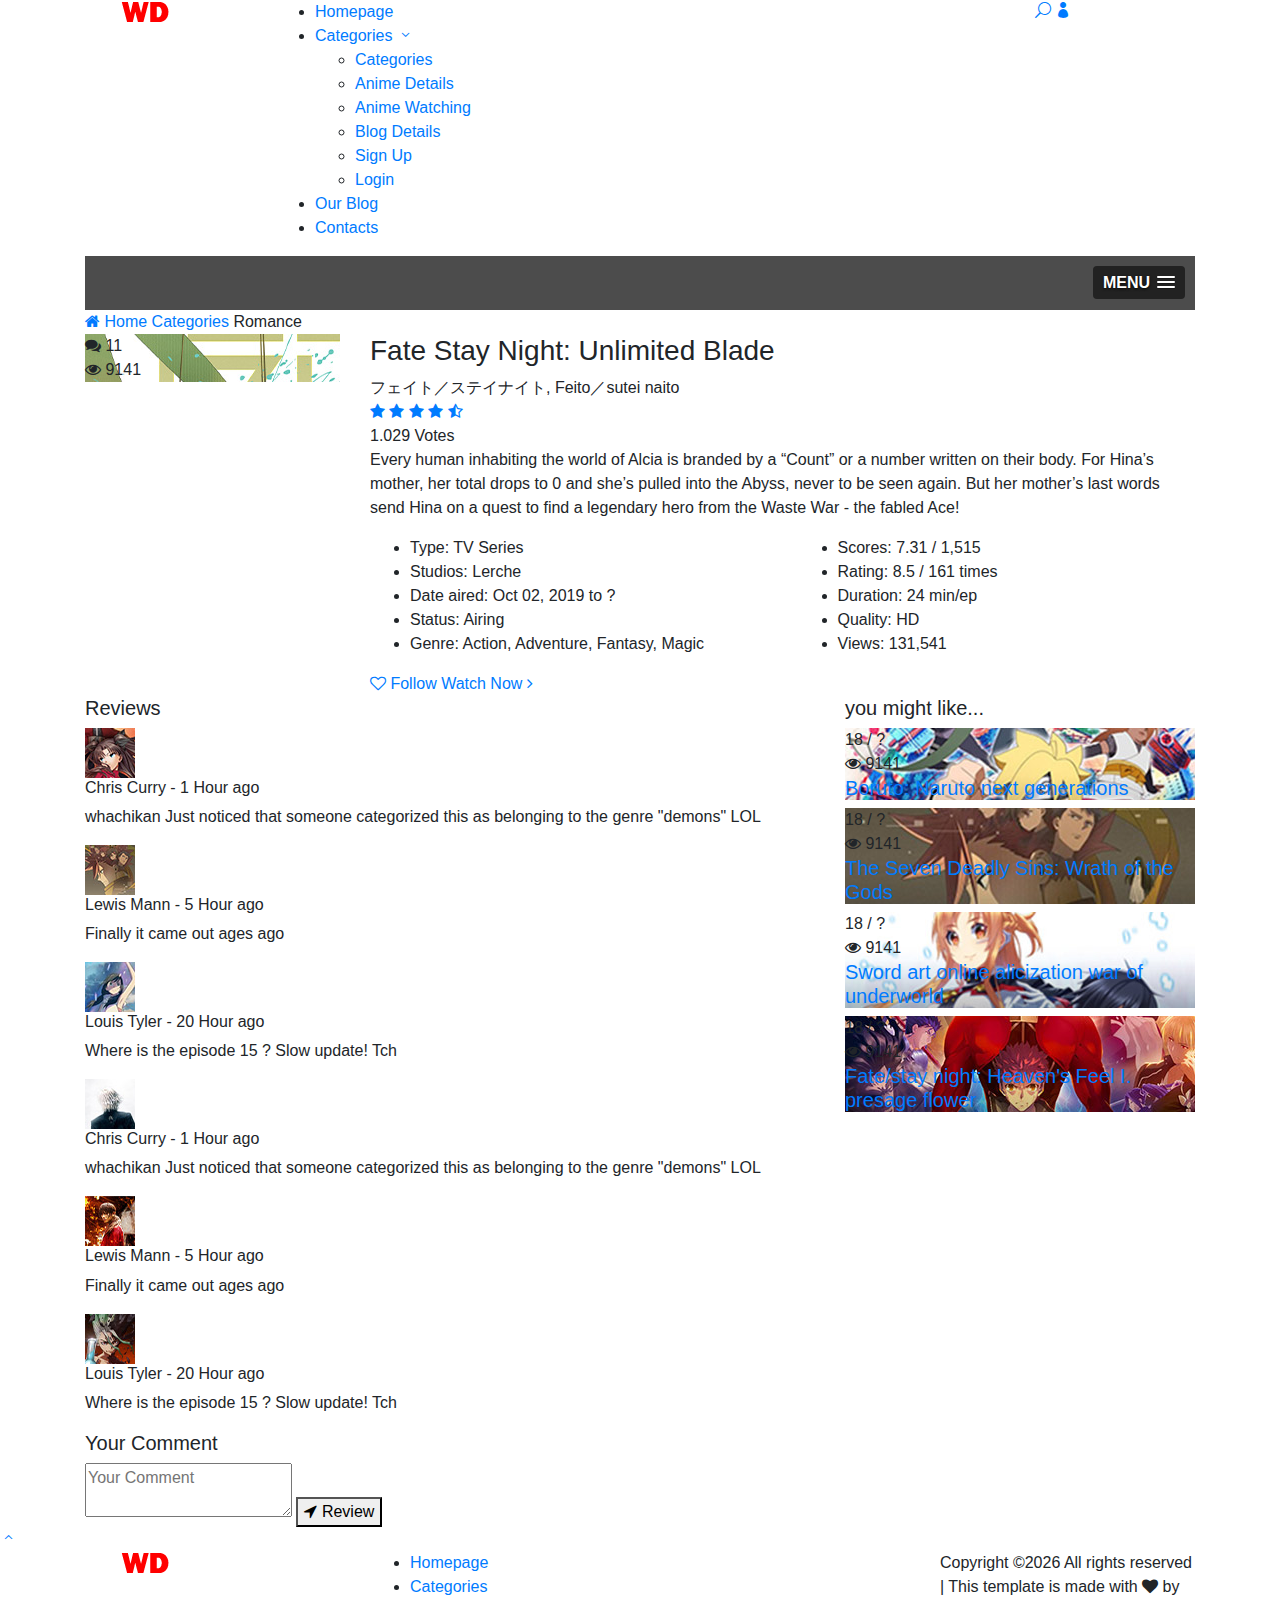
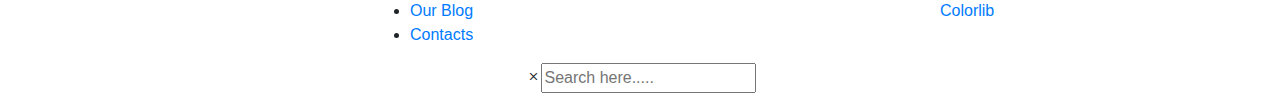
==== commit 8e5f497d: "디자인변경 배경 화이트" ====
--- a/src/main/webapp/resources/anime-details.html
+++ b/src/main/webapp/resources/anime-details.html
@@ -22,7 +22,7 @@
     <link rel="stylesheet" href="css/nice-select.css" type="text/css">
     <link rel="stylesheet" href="css/owl.carousel.min.css" type="text/css">
     <link rel="stylesheet" href="css/slicknav.min.css" type="text/css">
-    <link rel="stylesheet" href="css/style.css" type="text/css">
+    <link rel="stylesheet" href="css/style.css_241117" type="text/css">
 </head>
 
 <body>
@@ -38,7 +38,7 @@
                 <div class="col-lg-2">
                     <div class="header__logo">
                         <a href="./index.html">
-                            <img src="img/logo.png" alt="">
+                            <img src="img/logo.png_white" alt="">
                         </a>
                     </div>
                 </div>
@@ -267,7 +267,7 @@
                 <div class="row">
                     <div class="col-lg-3">
                         <div class="footer__logo">
-                            <a href="./index.html"><img src="img/logo.png" alt=""></a>
+                            <a href="./index.html"><img src="img/logo.png_white" alt=""></a>
                         </div>
                     </div>
                     <div class="col-lg-6">
